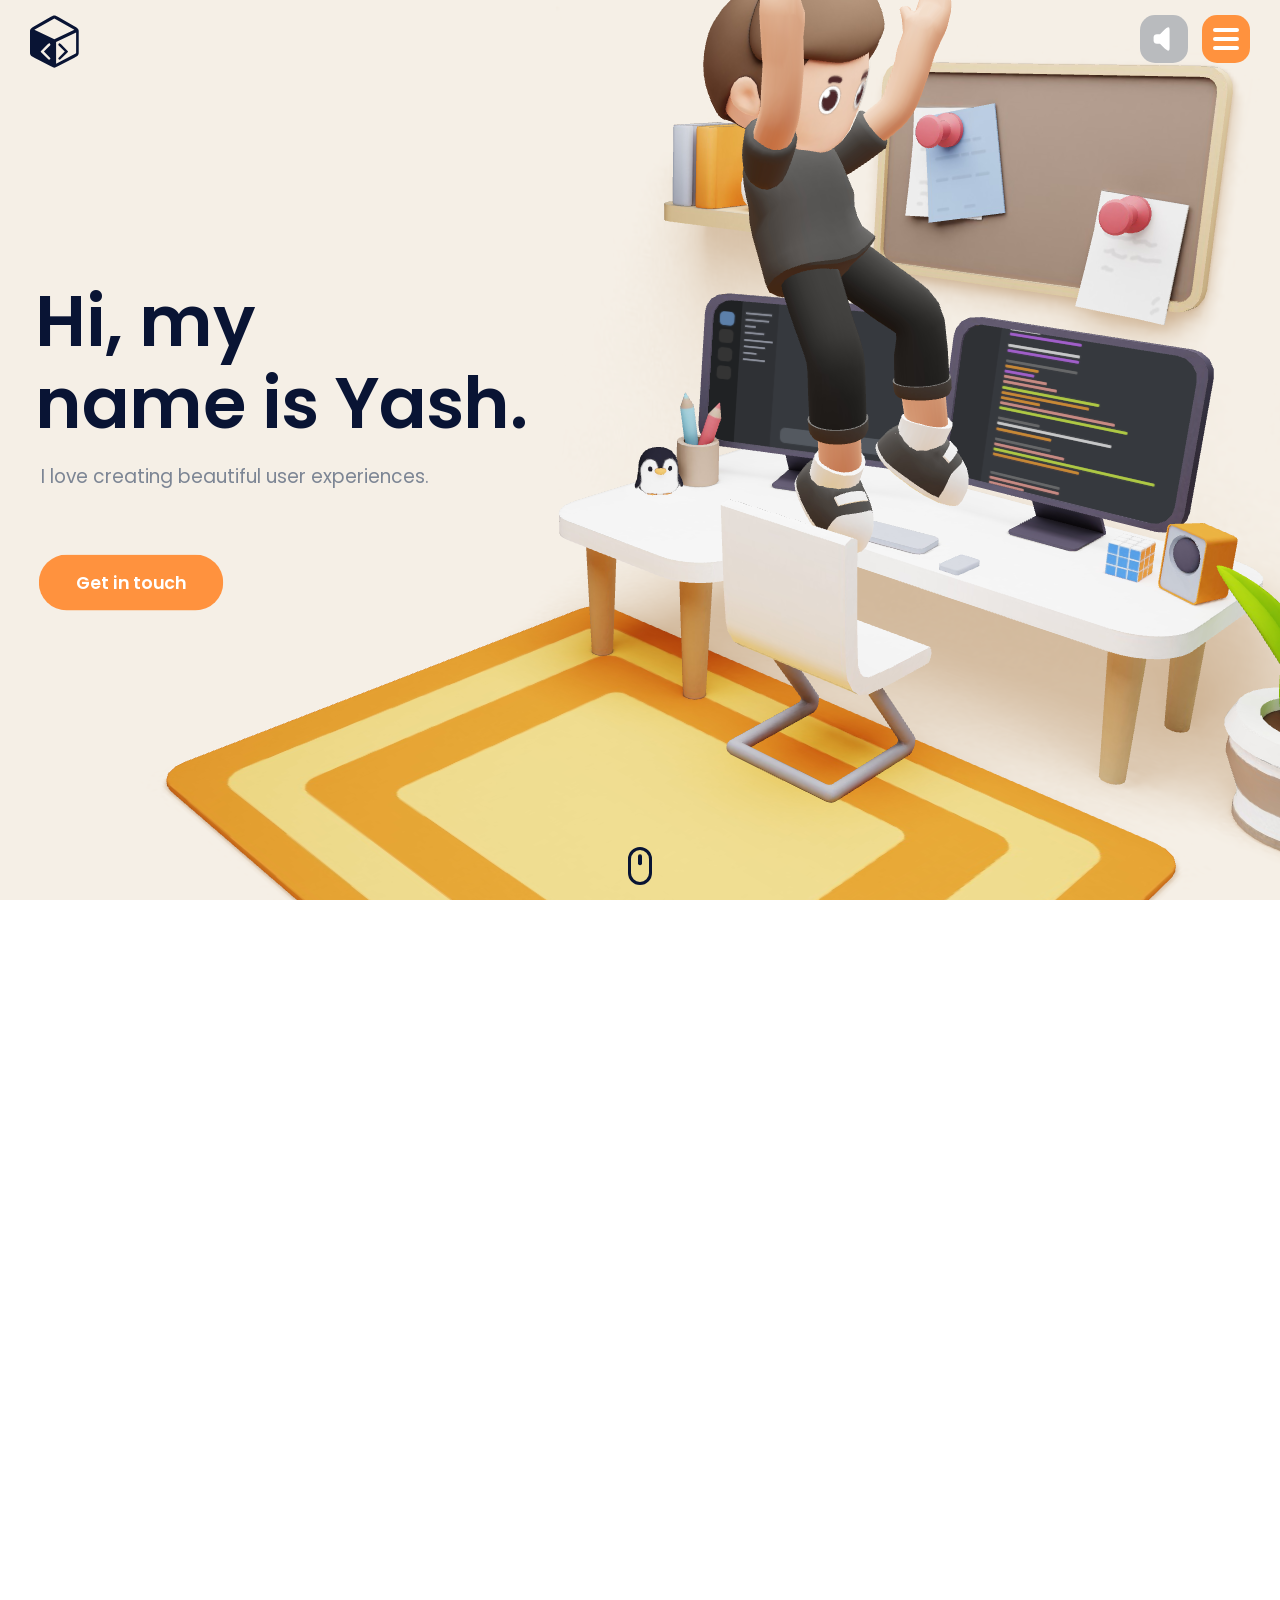
==== index.html @ 0429f2ae "new update" ====
<!DOCTYPE html>
<html lang="en">

<head>
    <title>Yash | Creative Developer</title>
    <meta http-equiv="Content-Type" content="text/html; charset=utf-8" />
    <meta name="description" content="Portfolio of Yash Chauhan - Creative developer living in India - Focused on React native and ReactJS">
    <meta name="keywords" content="webgl, threejs, portfolio, reactjs, react, frontend developer, front-end, programming, web developer, web, developer, 3d website, 3d, blender, India, Portfolio of Yash Chauhan - Creative developer living in India - Focused on React native and ReactJS">
    <meta property="og:site_name" content="Yash Chauhan Portfolio">
    <meta property="og:title" content="Yash Chauhan - Creative Developer">
    <meta property="og:description" content="Portfolio of Yash Chauhan - Creative developer living in India - Focused on React native and ReactJS">
    <meta property="og:type" content="website">
    <meta property="og:url" content="https://david-hckh.com/">
    <meta property="og:image" content="https://david-hckh.com/thumbnail.png">
    <meta property="og:image:width" content="1200">
    <meta property="og:image:height" content="627">
    <meta name="twitter:card" content="summary_large_image">
    <meta name="twitter:site" content="David Heckhoff">
    <meta name="twitter:creator" content="@DavidHckh">
    <meta name="twitter:title" content="David Heckhoff - Creative Developer">
    <meta name="twitter:description" content="Portfolio of Yash Chauhan - Creative developer living in India - Focused on React native and ReactJS">
    <meta name="twitter:image" content="https://david-hckh.com/thumbnail.png">
    <meta name="theme-color" content="#EFE7DC">
    <meta name="mobile-web-app-capable" content="yes">
    <meta name="apple-mobile-web-app-capable" content="yes">
    <meta name="apple-mobile-web-app-title" content="David Heckhoff Portfolio">
    <meta name="apple-mobile-web-app-status-bar-style" content="translucent">
    <link rel="mask-icon" href="/head/logo.svg" color="#091434">
    <link rel="icon" type="image/png" href="/head/favion-32x32.png" sizes="32x32">
    <link rel="icon" type="image/png" href="/head/favion-16x16.png" sizes="16x16">
    <link rel="apple-touch-icon" sizes="120x120" href="/head/apple-120.png">
    <link rel="apple-touch-icon" sizes="152x152" href="/head/apple-152.png">
    <link rel="apple-touch-icon" sizes="180x180" href="/head/apple-180.png">
    <link rel="apple-touch-icon" sizes="192x192" href="/head/apple-192.png">
    <meta name="msapplication-config" content="/head/browserconfig.xml">
    <meta name="msapplication-TileColor" content="#FF923E">
    <meta name="msapplication-square70x70logo" content="/head/mstile-70.png">
    <meta name="msapplication-square150x150logo" content="/head/mstile-150.png">
    <meta name="msapplication-wide310x150logo" content="/head/mstile-310x150.png">
    <meta name="msapplication-square310x310logo" content="/head/mstile-310.png">
    <link rel="manifest" href="/head/manifest.webmanifest">
    <meta http-equiv="X-UA-Compatible" content="IE=edge">
    <meta name="viewport" content="width=device-width, initial-scale=1.0">
    <link rel="shortcut icon" type="image/x-icon" href="/head/favicon.ico">
    <script type="module" crossorigin src="/index.js"></script>
    <link rel="stylesheet" href="/index.css">
    <link rel="stylesheet" href="https://cdnjs.cloudflare.com/ajax/libs/font-awesome/5.15.4/css/all.min.css">
</head>

<style>
.social-icon {
    font-size: 28px;
    color: #091434;
    transition: color 0.3s ease;
}

.social-icon:hover {
    color: #B9BBBE;
}
</style>

<body>
    <!--Canvas-->
    <canvas id="main-canvas"></canvas>

    <!--Intro-->
    <div id="intro-container" class="center column">
        <svg id="intro-svg" viewBox="0 0 56 61" xmlns="http://www.w3.org/2000/svg" height="120" width="120">
            <mask id="intro-mask">
                <rect fill="black" height="61" width="61"></rect>
                <rect fill="white" height="61" width="61" id="loading-rect"></rect>
            </mask>
            <use href="#logo-path" fill="#091434" opacity=".1">
            </use>
            <use href="#logo-path" fill="#091434" mask="url(#intro-mask)"></use>
        </svg>
    </div>

    <!--Loading Container-->
    <div id="transition-container" class="hide">
        <!--Top Wave-->
        <svg id="transition-wave-svg" xmlns="http://www.w3.org/2000/svg" viewBox="0 0 1440 320">
            <defs>
                <path fill="#FF923E" id="transition-wave-path"
                    d="M0,128L21.8,138.7C43.6,149,87,171,131,154.7C174.5,139,218,85,262,69.3C305.5,53,349,75,393,101.3C436.4,128,480,160,524,186.7C567.3,213,611,235,655,213.3C698.2,192,742,128,785,122.7C829.1,117,873,171,916,186.7C960,203,1004,181,1047,160C1090.9,139,1135,117,1178,96C1221.8,75,1265,53,1309,53.3C1352.7,53,1396,75,1418,85.3L1440,96L1440,320L1418.2,320C1396.4,320,1353,320,1309,320C1265.5,320,1222,320,1178,320C1134.5,320,1091,320,1047,320C1003.6,320,960,320,916,320C872.7,320,829,320,785,320C741.8,320,698,320,655,320C610.9,320,567,320,524,320C480,320,436,320,393,320C349.1,320,305,320,262,320C218.2,320,175,320,131,320C87.3,320,44,320,22,320L0,320Z">
                </path>
            </defs>
            <use href="#transition-wave-path"></use>
        </svg>

        <!--Center Fill-->
        <div id="transition-push"></div>

        <!--Bottom Wave-->
        <svg id="transition-wave-svg-bottom" xmlns="http://www.w3.org/2000/svg" viewBox="0 0 1440 320">
            <use href="#transition-wave-path"></use>
        </svg>
    </div>

    <!--Overlay Container-->
    <div id="overlay-container" class="content-width">
        <header id="header-container">
            <!--Logo-->
            <svg id="header-logo-svg" viewBox="0 0 56 61" xmlns="http://www.w3.org/2000/svg" height="60" width="56">
                <defs>
                    <path id="logo-path"
                        d="M3 14 24 2C28 0 28 0 32 2L53 14C56 16 56 17 56 19L56 43C56 46 55 47 51 49L32 59C28 61 28 61 24 59L5 49C1 47 0 46 0 43L0 19C0 17 0 16 3 14M28 4 5 17 28 28 51 17 28 4M53 20 30 31 30 56 53 44 53 20M40 42 33 35C33 35 32 34 33 33 34 32 35 33 36 34L36 34 43 41C44 42 44 42 43 43L35 51C35 51 34 52 33 51 32 50 33 49 33 49L40 42M16 42 23 35C23 35 24 34 23 33 22 32 21 33 20 34L13 41C12 42 12 42 13 43L21 51C21 51 22 52 23 51 24 50 23 49 23 49L16 42">
                    </path>

                    <clipPath id="logo-clip-path">
                        <use fill="white" href="#logo-path" transform="scale(0.87)"></use>
                    </clipPath>
                </defs>
            </svg>

            <div id="logo-dark-background">
                <div id="logo-white-background"></div>
            </div>

            <div id="logo-click-container"></div>

            <!--Sound Button-->
            <div id="sound-button-scale-container">
                <div id="sound-button" class="center overlay-button">
                    <svg id="header-sound-svg" viewBox="0 0 18 9" xmlns="http://www.w3.org/2000/svg">
                        <g fill="white">
                            <path id="sound-body-path"
                                d="M 0 4 C 0 4 0 3 1 3 L 2 3 L 3 2 C 5 0 5 1 5 2 L 5 7 C 5 8 5 9 3 7 L 2 6 L 1 6 C 0 6 0 5 0 5 L 0 4">
                            </path>
                            <path id="sound-volume-0-path"
                                d="M 7 4 C 8 4 8 5 7 5 C 6 5 6 6 7 6 C 9 6 9 3 7 3 C 6 3 6 4 7 4">
                            </path>
                            <path id="sound-volume-1-path"
                                d="M 7 2 C 10 2 10 7 7 7 C 6 7 6 8 7 8 C 11 8 11 1 7 1 C 6 1 6 2 7 2">
                            </path>
                        </g>
                    </svg>
                </div>
            </div>

            <!--Menu Button-->
            <div id="menu-button-scale-container">
                <div id="menu-button" class="center column overlay-button orange-hover">
                    <div id="menu-button-bar-0" class="menu-button-bar"></div>
                    <div id="menu-button-bar-1" class="menu-button-bar"></div>
                    <div id="menu-button-bar-2" class="menu-button-bar"></div>
                </div>
            </div>
        </header>

        <!--Scroll CTA-->
        <!--Landing-->
        <div class="scroll-container">
            <div class="scroll-border-container">
                <div class="scroll-wheel"></div>
            </div>
            <img class="scroll-touch-icon hide" src="/touch-icon.png" alt="scroll mouse icon wheel" />
        </div>

        <!--Scroll-->
        <div class="scroll-container" style="opacity: 0">
            <div class="scroll-border-container" style="border-color: rgb(255, 255, 255); ">
                <div class="scroll-wheel" style="background: rgb(255, 255, 255);"></div>
            </div>
            <img class="scroll-touch-icon hide" src="/touch-icon.png" style="filter: brightness(100)" alt="scroll mouse icon wheel" />
        </div>
    </div>

    <!--Menu-->
    <div id="menu-container" class="column">
        <div id="menu-content-container" class="column">
            <!--Menu Items-->
            <div id="menu-items-container">
                <div class="column menu-items-column-container">
                    <span class="menu-item active-menu-item">Home</span>
                    <span class="menu-item">About</span>
                </div>
                <div class="column menu-items-column-container">
                    <span class="menu-item">Work</span>
                    <span class="menu-item">Contact</span>
                </div>
            </div>
            <!--Menu Social Link-->
            <div id="menu-social-container" class="row">
                <!-- <a tabindex="-1" target="_blank" href="https://discord.gg/P9QvEeAm"><img class="social-icon"
                        src="./images/discord.png" alt="discord Menu Icon" height="28" width="28"></img></a> -->
                <a tabindex="-1" target="_blank" href="https://github.com/yashchauhan008">
                    <i class="fab fa-github social-icon"></i>
                </a>
                
                <a tabindex="-1" href="mailto:yashchauhan1775@gmail.com">
                    <i class="fas fa-envelope social-icon"></i>
                </a>
                
                <a tabindex="-1" target="_blank" href="https://www.instagram.com/yash_chauhan________">
                    <i class="fab fa-instagram social-icon"></i>
                </a>
                
                <a tabindex="-1" target="_blank" href="https://www.linkedin.com/in/yash-chauhan-842162321">
                    <i class="fab fa-linkedin social-icon"></i>
                </a>
            </div>
            <hr>
            <!--Music Credits-->
            <div id="music-credit-container" class="row">
                <span>
                   
                </span>
            </div>
        </div>
    </div>

    <!--Hover Icon-->
    <div id="hover-icon">
        <svg id="hover-content" viewBox="0 0 512 512" xmlns="http://www.w3.org/2000/svg" height="30" width="30" fill="white">
            <path id="arrow-path"
                d="M502.6 278.6l-128 128c-12.51 12.51-32.76 12.49-45.25 0c-12.5-12.5-12.5-32.75 0-45.25L402.8 288H32C14.31 288 0 273.7 0 255.1S14.31 224 32 224h370.8l-73.38-73.38c-12.5-12.5-12.5-32.75 0-45.25s32.75-12.5 45.25 0l128 128C515.1 245.9 515.1 266.1 502.6 278.6z" />
        </svg>
        <div class="hover-spread"></div>
        <div class="hover-spread"></div>
    </div>

    <!--Landing Page-->
    <div id="landing-page" class="content-container landing-slow-transition">

        <section id="landing-page-section" class="content-width slide-out-left-transition">
            <svg id="landing-content-svg" viewBox="0 0 500 310" xmlns="http://www.w3.org/2000/svg">
                <text class="landing-headline" y="60" x="5">Hi, my</text>
                <text class="landing-headline" y="135" x="5">name is Yash.</text>
                <text class="landing-subheading" x="10" y="185">
                    I love creating beautiful user experiences.
                </text>

                <foreignObject x="8" y="250" height="100" width="300" requiredExtensions="http://www.w3.org/1999/xhtml">
                    <div id="landing-cta-button" class="big-button orange-hover">Get in touch</div>
                </foreignObject>
            </svg>
        </section>
    </div>

    <!--Scroll Container-->
    <div id="scroll-container" class="center column">

        <!--About Container-->
        <section id="about-section" class="content-width">
            <div id="about-content-container">
                <!--Header Container SVG-->
                <svg id="skills-svg" viewBox="-2 -2 506 815" xmlns="http://www.w3.org/2000/svg" preserveAspectRatio="xMinYMid">

                    <!--Defs-->
                    <defs>
                        <!--Profile picture aniamtion line gradient-->
                        <linearGradient id="about-profile-picture-mask-gradient" gradientTransform="rotate(90)">
                            <stop offset="5%" stop-color="#60CAFF" />
                            <stop offset="100%" stop-color="rgba(0, 0, 0, 0)" />
                        </linearGradient>

                        <!--Background Gradient-->
                        <linearGradient id="about-background-gradient" gradientTransform="rotate(90)">
                            <stop offset="30%" stop-color="rgba(0, 88, 165, .15)" />
                            <stop offset="95%" stop-color="rgba(0, 132, 255, .3)" />
                        </linearGradient>

                        <!--Icon Template-->
                        <polyline id="about-icon-background" fill="#00b7ff18"
                            points="0,10 10,0 65,0 75,10 75,65 65,75 10,75 0,65" />
                    </defs>

                    <!--Header-->
                    <g id="about-svg-header">
                        <!--Profile Picture Baczkground-->
                        <polyline id="about-profile-background" class="about-box-background"
                            points="65,170 145,170 145,50 135,40 135,10 125,0 70,0 10,0 0,10 0,160 10,170" />


                        <!--Header Content Background-->
                        <polyline id="about-header-background" class="about-box-background"
                            points="145,85 250,85 260,95 490,95 500,105 500,135 500,150 490,160 200,160 190,170 145,170" />

                        <!--Profile Picture Mask-->
                        <mask id="about-profil-picture-mask">
                            <!--Black Background-->
                            <rect fill="black" x="0" y="0" width="145" height="170" />
                            <!--White Background-->
                            <polyline fill="white"
                                points="65,170 145,170 145,50 135,40 135,10 125,0 70,0 10,0 0,10 0,160 10,170">
                            </polyline>
                            <!--Rect to make white background visible-->
                            <rect id="about-profile-picture-mask-rect" fill="black" width="145" height="170"
                                style="transition: 1.2s" x="0" y="-0" />
                        </mask>

                        <!--Profile Picture-->
                        <image href="/skills-profile-picture.png" opacity="1" height="170" width="145"
                            x="2" mask="url(#about-profil-picture-mask)" image-rendering="optimizeSpeed" />

                        <!--Profile Picture line that moves up on animation-->
                        <g mask="url(#about-profil-picture-mask)">
                            <rect fill="url(#about-profile-picture-mask-gradient)" height="35" width="155" y="170"
                                id="about-profile-picture-gradient" style="transition: 1.2s"></rect>
                        </g>

                        <!--Profile Picture Borders-->
                        <polyline class="about-box-line" points="65,170 10,170 0,160 0,10 10,0 70,0" />
                        <polyline class="about-box-line" points="65,170 145,170 145,50 135,40 135,10 125,0 70,0" />

                        <!--Header Content Borders-->
                        <polyline class="about-box-line" points="145,85 250,85 260,95 490,95 500,105 500,135" />
                        <polyline class="about-box-line" points="145,170 190,170 200,160 490,160 500,150 500,135" />

                        <!--Header Content-->
                        <g transform="translate(170 118)" fill="#34bfff" font-weight="bold">
                            <text x="0" y="0" font-size="12" class="about-header-upper-text">Name :</text>
                            <text x="0" y="20" font-size="18" class="about-header-lower-text">Yash</text>
                            <text x="110" y="0" font-size="12" class="about-header-upper-text">Age :</text>
                            <text x="110" y="20" font-size="18" class="about-header-lower-text">20</text>
                            <text x="200" y="0" font-size="12" class="about-header-upper-text">From :</text>
                            <text x="200" y="20" font-size="18" class="about-header-lower-text">India</text>
                        </g>
                    </g>

                    <!--Skills -->
                    <g transform="translate(0 188)" id="about-svg-skills">
                        <!--Background-->
                        <polyline id="about-skills-background" class="about-box-background"
                            points="250,35 200,35 200,10 190,0 10,0 0,10 0,245 10,255 197,255 215,273 215,290 250,290 400,290 410,280 490,280 500,270 500,55 490,45 310,45 300,35" />

                        <!--Lines-->
                        <polyline class="about-box-line"
                            points="250,35 200,35 200,10 190,0 10,0 0,10 0,245 10,255 197,255 215,273 215,290 250,290" />
                        <polyline class="about-box-line"
                            points="250,35 300,35 310,45 490,45 500,55 500,270 490,280 410,280 400,290 250,290" />

                        <!--Header Mask-->
                        <mask id="skills-header-mask">
                            <polyline fill="white" points="0,37 0,10 10,0 190,0 200,10 200,37"></polyline>
                            <rect fill="white" x="0" y="210" width="500" height="6"></rect>
                        </mask>

                        <!--Header Box-->
                        <rect id="skills-header-rect" x="0" y="0" height="47" width="500" fill="#00b7ff" opacity=".15"
                            mask="url(#skills-header-mask)">
                        </rect>

                        <!--Header Text-->
                        <text x="71" y="25" class="about-header" font-size="18" font-weight="bold">SKILLS</text>

                        <foreignObject x="0" y="60" width="506" height="340">
                            <!--Skills Content-->
                            <div id="about-skills-container" class="about-container">
                                <!--Main Render Container-->
                                <div id="about-skills-render-container"></div>
                                <!--Others Render Container-->
                                <div id="about-others-render-container"></div>
                            </div>
                        </foreignObject>
                    </g>

                    <!--About-->
                    <g transform="translate(0 459)" id="about-svg-about">

                        <!--Background-->
                        <polyline id="about-about-background" class="about-box-background"
                            points="250,35 200,35 200,10 190,0 10,0 0,10 0,35 0,315 10,325 100,325 110,335 250,335 490,335 500,325 500,55 490,45 410,45 400,35" />

                        <!--Lines-->
                        <polyline class="about-box-line"
                            points="250,35 200,35 200,10 190,0 10,0 0,10 0,35 0,315 10,325 100,325 110,335 250,335" />
                        <polyline class="about-box-line"
                            points="250,35 400,35 410,45 490,45 500,55 500,325 490,335 250,335" />

                        <!--Header Mask-->
                        <mask id="about-header-mask">
                            <polyline fill="white" points="0,37 0,10 10,0 190,0 200,10 200,37"></polyline>
                            <rect fill="white" x="0" y="210" width="500" height="6"></rect>
                        </mask>

                        <!--Header Box-->
                        <rect id="about-header-rect" x="0" y="0" height="47" width="500" fill="#00b7ff" opacity=".15"
                            mask="url(#about-header-mask)">
                        </rect>

                        <!--Header Text-->
                        <text x="73" y="25" class="about-header" font-size="18" font-weight="bold">ABOUT</text>

                        <!--First Content-->
                        <g transform="translate(10 65)">

                            <use class="about-icon" href="#about-icon-background"></use>

                            <mask id="about-pixel-mask-0">
                                <rect class="about-pixel-mask-rect" x="6" y="7" height="20" width="64" fill="white" />
                            </mask>
                            <image mask="url(#about-pixel-mask-0)" class="about-pixel-image" height="64" width="64"
                                href="/icons/baby-pixel.png" x="6" y="7" />

                            <!--First Text-->
                            <text x="88" y="33" class="about-text">I'm Creative Director and UI/UX Designer from morbi</text>
                                 <text x="88" y="50" class="about-text">gujrat, working in web development and web designing.</text>
                                 
                        </g>

                        <!--Second Content-->
                        <g transform="translate(10 145)">

                            <use class="about-icon" href="#about-icon-background" x="405"></use>

                            <mask id="about-pixel-mask-1">
                                <rect class="about-pixel-mask-rect" x="413" y="6" height="20" width="64" fill="white" />
                            </mask>
                            <image mask="url(#about-pixel-mask-1)" class="about-pixel-image" height="64" width="64"
                                href="/icons/heart-pixel.png" x="413" y="6" />

                            <!--Second Icon Render Container-->
                            <g id="about-icon-1" transform="translate(417 5) scale(0.8)"> </g>

                            <!--Second Text-->
                            <text x="5" y="33" class="about-text">   I enjoy turning complex problems into simple, beautiful   </text>
                            <text x="5" y="50" class="about-text">  and intuitive designs. </text>
                            <!-- <text x="55" y="70" class="about-text"> platform and more...</text> -->
                        </g>

                        <!--Third Content-->
                        <g transform="translate(10 225)">

                            <use class="about-icon" href="#about-icon-background"></use>

                            <!--Third Icon Render Container-->
                            <g id="about-icon-2" transform="translate(5 5) scale(0.8)"> </g>


                            <mask id="about-pixel-mask-2">
                                <rect class="about-pixel-mask-rect" x="6" y="7" height="20" width="64" fill="white" />
                            </mask>
                            <image mask="url(#about-pixel-mask-2)" class="about-pixel-image" height="64" width="64"
                                href="/icons/rocket-pixel.png" x="6" y="7" />

                            <!--Third Text-->
                            <text x="88" y="33" class="about-text">Now, after professional coaching, Yash is looking
                                for</text>
                            <text x="88" y="50" class="about-text">new challenges to work as a web & app developer</text>
                        </g>
                    </g>

                    <!--Down Animation Lines-->
                    <g transform="translate(145 76)">
                        <polyline class="about-down-animation-line" points="0,0 110,0 120,10 325,10 333,18" />
                    </g>
                    <g transform="translate(195 192)">
                        <polyline class="about-down-animation-line"
                            points="0,0 8,0 13,5 13,22 110,22 120,32 275,32 283,40" />
                    </g>
                    <g transform="translate(403 496)">
                        <polyline class="about-down-animation-line" points="0,0 70,0 78,8" />
                    </g>

                    <!--Up Animation Lines-->
                    <g transform="translate(193 160)">
                        <polyline class="about-up-animation-line" points="0,7 275,7 282,0" />
                    </g>
                    <g transform="translate(403 468)">
                        <polyline class="about-up-animation-line" points="0,8 70,8 78,0" />
                    </g>
                    <g transform="translate(20 784)">
                        <polyline class="about-up-animation-line" points="0,0 9,9 74,9 84,19 450,19 458,11" />
                    </g>

                </svg>
            </div>
        </section>

        <div id="hover-icon-color-switch"></div>

        <!--Work Container-->
        <section id="work-section">
            <div id="work-background"></div>

            <div id="work-content" class="content-width column">
                <div class="column" id="work-header-container">
                    <div class="section-subheader-container">
                        <hr>
                        <h5>Portfolio</h5>
                    </div>
                    <h1 class="section-header-container">
                        Some things
                    </h1>
                    <h1 class="section-header-container">
                        I've worked on
                    </h1>
                </div>

                <svg xmlns="http://www.w3.org/2000/svg" viewBox="0 0 640 512" class="hide">
                    <path id="code-path"
                        d="M414.8 40.79L286.8 488.8C281.9 505.8 264.2 515.6 247.2 510.8C230.2 505.9 220.4 488.2 225.2 471.2L353.2 23.21C358.1 6.216 375.8-3.624 392.8 1.232C409.8 6.087 419.6 23.8 414.8 40.79H414.8zM518.6 121.4L630.6 233.4C643.1 245.9 643.1 266.1 630.6 278.6L518.6 390.6C506.1 403.1 485.9 403.1 473.4 390.6C460.9 378.1 460.9 357.9 473.4 345.4L562.7 256L473.4 166.6C460.9 154.1 460.9 133.9 473.4 121.4C485.9 108.9 506.1 108.9 518.6 121.4V121.4zM166.6 166.6L77.25 256L166.6 345.4C179.1 357.9 179.1 378.1 166.6 390.6C154.1 403.1 133.9 403.1 121.4 390.6L9.372 278.6C-3.124 266.1-3.124 245.9 9.372 233.4L121.4 121.4C133.9 108.9 154.1 108.9 166.6 121.4C179.1 133.9 179.1 154.1 166.6 166.6V166.6z" />
                </svg>

                <!--Render Container-->
                <div id="work-render-container"></div>

                <!--Navigation-->
                <div id="work-navigation-container" class="row center">
                    <div id="work-back-button" class="work-navigation-button work-disabled-navigation-button orange-hover">
                        <svg viewBox="-512 0 512 512" xmlns="http://www.w3.org/2000/svg" height="28" width="28">
                            <use fill="white" href="#arrow-path" style="transform: scaleX(-1)"></use>
                        </svg>
                    </div>
                    <div id="work-next-button" class="work-navigation-button orange-hover">
                        <svg viewBox="0 0 512 512" xmlns="http://www.w3.org/2000/svg" height="28" width="28">
                            <use fill="white" href="#arrow-path"></use>
                        </svg>
                    </div>
                </div>
            </div>
        </section>

        <!--Contact Container-->
        <section id="contact-section" class="content-width column">
            <div class="column" id="contact-header-container">
                <div class="section-subheader-container">
                    <hr>
                    <h5>Say hello 👋</h5>
                </div>
                <h1 class="section-header-container">
                    Contact me
                </h1>
            </div>

            <div id="contact-container">
                <!--Form Container-->
                <div id="contact-form-container" class="column contact-container">
                    <div id="contact-name-input" class="input-container column">
                        <div class="row">
                            <label for="contact-name-input-field">Name :</label>
                            <span class="error-label hide">Please enter your name.</span>
                        </div>
                        <input id="contact-name-input-field" tabindex="-1">
                    </div>
                    <div id="contact-email-input" class="input-container column">
                        <div class="row">
                            <label for="contact-email-input-field">Email :</label>
                            <span class="error-label hide">Please enter a valid email address.</span>
                        </div>
                        <input id="contact-email-input-field" type="email" tabindex="-1">
                    </div>
                    <div id="contact-message-input" class="input-container column">
                        <div class="row">
                            <label for="contact-message-input-field">Message :</label>
                            <span class="error-label hide">Please enter your message.</span>
                        </div>
                        <textarea id="contact-message-input-field" tabindex="-1"></textarea>
                    </div>
                    <div class="row" id="contact-button-container">
                        <!--Menu Social Link-->
                        <div id="menu-social-container" class="row">
                            <!-- <a tabindex="-1" target="_blank" href="https://discord.gg/P9QvEeAm"><img class="social-icon"
                                    src="./images/discord.png" alt="discord Menu Icon" height="28" width="28"></img></a> -->
                            <a tabindex="-1" target="_blank" href="https://github.com/yashchauhan008">
                                <i class="fab fa-github social-icon"></i>
                            </a>
                            
                            <a tabindex="-1" href="mailto:yashchauhan1775@gmail.com">
                                <i class="fas fa-envelope social-icon"></i>
                            </a>
                            
                            <a tabindex="-1" target="_blank" href="https://www.instagram.com/yash_chauhan________">
                                <i class="fab fa-instagram social-icon"></i>
                            </a>
                            
                            <a tabindex="-1" target="_blank" href="https://www.linkedin.com/in/yash-chauhan-842162321">
                                <i class="fab fa-linkedin social-icon"></i>
                            </a>
                            
                            <!--Submit Button-->
                            <div id="contact-submit-button" class="small-button orange-hover">
                                Submit
                            </div>
                        </div>
                    </div>
                </div>

                <!--Loading Container-->
                <div id="contact-loading-container" class="center contact-container hide">
                    <h4>Delivering...</h4>
                </div>

                <!--Result Container-->
                <div id="contact-result-container" class="contact-container column center hide">
                    <svg viewBox="0 0 120 120" xmlns="http://www.w3.org/2000/svg">
                        <polyline id="contact-success-line" class="hide" stroke="#A1CC4D" points="10,70 40,100 115,20">
                        </polyline>
                        <line stroke="rgb(216, 84, 84)" class="contact-error-line" x1="5" y1="5" x2="115" y2="115">
                        </line>
                        <line stroke="rgb(216, 84, 84)" class="contact-error-line" x1="115" y1="5" x2="5" y2="115">
                        </line>
                    </svg>
                    <div id="contact-result-message-container" class="center column">

                    </div>
                    <div class="small-button orange-hover" id="contact-result-button"></div>
                </div>

            </div>
        </section>

        <footer class="row center">
            <span>&copy; Yash chauhan</span>

            <!--Legal Container-->
            <div id="legal-container" class="row">
               
                   
            </div>
        </footer>
    </div>

</body>

</html>
---- index.css ----
#transition-container {
    position: absolute;
    z-index: 1000;
    width: 200vw;
    bottom: -100%;
    transform: rotate(20deg);
    left: -40%;
    pointer-events: none
}

#transition-wave-svg {
    transform: translateY(20px)
}

#transition-wave-svg-bottom {
    transform: rotate(180deg) translateY(20px)
}

.hideTopTransition {
    animation: hideTopTransition ease-in .7s;
    animation-fill-mode: forwards
}

@keyframes hideTopTransition {
    0% {
        bottom: -120%;
        left: -40%
    }
    to {
        bottom: 100%;
        left: 40%
    }
}

.showTransition {
    animation: showTransition ease-in .7s;
    animation-fill-mode: forwards
}

@keyframes showTransition {
    0% {
        bottom: -450%;
        left: -60%
    }
    to {
        bottom: -120%;
        left: -40%
    }
}

#transition-push {
    height: 200vh;
    background: #FF923E
}

@media (max-aspect-ratio: 12/10) {
    #transition-container {
        transform: translateY(-20%) scale(1.2) rotate(10deg)
    }
}

#overlay-container {
    position: absolute;
    height: calc(100% - 30px);
    padding: 15px 0;
    margin: 0 auto;
    right: 0;
    left: 0;
    z-index: 3;
    pointer-events: none;
    opacity: 0
}

#header-container {
    position: absolute;
    top: 0;
    width: 100%;
    transition: .25s;
    padding-top: 15px;
    pointer-events: none
}

.overlay-button {
    position: absolute;
    width: 48px;
    height: 48px;
    border-radius: 15px;
    cursor: pointer;
    pointer-events: auto
}

#header-logo-svg {
    position: absolute;
    transform-origin: center center
}

#logo-dark-background {
    background: #091434;
    position: absolute;
    width: 100%;
    height: 100vh;
    top: 15px;
    clip-path: url(#logo-clip-path)
}

#logo-white-background {
    background: white;
    width: 200px
}

#logo-click-container {
    height: 53px;
    width: 49px;
    position: absolute;
    cursor: pointer;
    pointer-events: auto;
    transform-origin: top left
}

#sound-button {
    right: 62px
}

#header-sound-svg {
    height: 48px;
    width: 48px;
    transform: translate(12px) scale(1.2)
}

#sound-button-scale-container {
    transform-origin: top right;
    position: relative
}

#menu-button {
    right: 0
}

.menu-button-bar {
    width: 26px;
    height: 4px;
    background: white;
    margin: 2.5px;
    border-radius: 2px
}

#menu-button-scale-container {
    transform-origin: top right
}

.scroll-container {
    position: absolute;
    bottom: 15px;
    left: 0;
    right: 0;
    margin: 0 auto;
    display: flex;
    justify-content: center
}

.scroll-border-container {
    width: 24px;
    height: 38px;
    border: 3px solid #091434;
    border-radius: 12px;
    box-sizing: border-box;
    display: flex;
    justify-content: center
}

.scroll-wheel {
    background: #091434;
    width: 4px;
    height: 11px;
    border-radius: 2px;
    margin-top: 4px
}

.scroll-touch-icon {
    height: 38px;
    width: 38px
}

@media (max-width: 800px),
(max-height: 800px) {
    #scroll-icon,
    #menu-button-scale-container,
    #sound-button-scale-container,
    .scroll-container,
    #logo-clip-path,
    #logo-click-container {
        transform: scale(.9)
    }
    #sound-button {
        right: 64px
    }
}

@media (max-width: 550px),
(max-height: 550px) {
    #scroll-icon,
    #menu-button-scale-container,
    #sound-button-scale-container,
    .scroll-container,
    #logo-clip-path,
    #logo-click-container {
        transform: scale(.8)
    }
    #sound-button {
        right: 60px
    }
}

#landing-page {
    height: 100%;
    width: 100%;
    top: 0;
    position: absolute
}

#landing-page-section {
    display: flex;
    align-items: center;
    justify-content: flex-start;
    height: calc(100% - 30px);
    left: 0;
    position: relative
}

#landing-content-svg {
    width: 550px;
    max-width: 45%;
    max-height: 53%;
    position: relative
}

.landing-headline {
    transform-origin: left;
    font-size: 64px;
    font-weight: 600;
    fill: #091434;
    letter-spacing: -.5px
}

.landing-subheading {
    font-size: 17px;
    fill: #7c8594;
    transform-origin: left
}

@media (max-aspect-ratio: 12/10) {
    #landing-content-svg {
        max-width: 94%;
        max-height: 80%
    }
    #landing-page {
        align-items: flex-start;
        padding-top: 45px;
        background-image: linear-gradient(180deg, #F5EFE6 45%, transparent 50%)
    }
    #landing-page-section {
        max-height: 40vh;
        justify-content: center;
        align-items: center;
        position: unset
    }
}

#scroll-container {
    position: absolute;
    top: 50%;
    left: 0;
    width: 100%
}

.scroll-container-transitions {
    transition: left .9s cubic-bezier(.645, .045, .355, 1), top .7s cubic-bezier(.6, 0, .4, 1)
}

#hover-icon-color-switch {
    position: absolute;
    width: 300%;
    height: 50%;
    top: 0
}

#about-section {
    justify-content: flex-start;
    align-items: center;
    font-family: Electrolize, sans-serif;
    color: #34bfff;
    min-height: 100vh;
    padding-bottom: 90px
}

#about-content-container {
    width: 580px;
    max-width: 45%;
    display: flex;
    flex-direction: column
}

#about-content-container span {
    color: #34bfff
}

#skills-svg {
    margin-top: 120px;
    width: 100%
}

.about-box-line {
    fill: none;
    stroke: #00b7ff;
    stroke-width: 2
}

.about-up-animation-line,
.about-down-animation-line {
    fill: none;
    stroke: #00b7ff;
    opacity: 0;
    stroke-width: 2
}

.about-box-background {
    stroke-width: 0;
    fill: url(#about-background-gradient)
}

.about-header {
    font-weight: 700;
    font-size: 18px;
    fill: #34bfff
}

.about-text {
    font-weight: 700;
    font-size: 15px;
    fill: #34bfff
}

#about-skills-container {
    padding: 10px 0;
    font-weight: 700;
    font-size: 16px
}

#about-skills-render-container :nth-child(even),
#about-others-render-container :nth-child(odd) {
    background: #2d88dd18
}

.about-skill-container {
    height: 100%;
    box-sizing: border-box;
    padding: 6px 20px;
    display: flex;
    justify-content: center;
    align-items: center
}

.about-skill-container span {
    width: 250px;
    background: transparent !important
}

.about-skill-bar-container {
    width: 100%;
    height: 11px;
    background: #00b7ff33 !important;
    overflow: auto
}

.about-skill-bar {
    height: 100%;
    background: linear-gradient(to right, #2d88dd, #34bfff) !important;
    width: 30%
}

#about-svg-about image {
    image-rendering: pixelated;
    opacity: .9
}

.about-pixel-mask-rect {
    fill: #fff
}

@media (max-aspect-ratio: 12/10) {
    #about-section {
        justify-content: center;
        padding-bottom: 3vh
    }
    #about-content-container {
        max-width: 100%;
        justify-content: flex-start;
        align-items: flex-start
    }
    #skills-svg {
        margin-top: 63vh;
        margin-bottom: 90px
    }
}

.landing-slow-transition {
    transition: top .7s cubic-bezier(.645, .045, .355, 1)
}

.slide-out-left-transition {
    transition: left .9s cubic-bezier(.6, 0, .4, 1), right .9s cubic-bezier(.6, 0, .4, 1)
}

#work-section {
    display: flex;
    flex-direction: column;
    margin-bottom: 3vh;
    position: relative;
    min-height: 100vh;
    width: 100%
}

#work-content {
    position: relative;
    padding: 90px 0;
    box-sizing: border-box;
    margin-top: 20px;
    justify-content: flex-start
}

#work-background {
    box-shadow: 0 30px 70px #93683310;
    background: #F5EFE6;
    width: 300%;
    height: 100%;
    position: absolute;
    z-index: -1
}

#work-render-container {
    position: relative;
    width: 350px;
    height: 570px;
    max-width: 100%;
    display: flex;
    justify-content: center;
    margin: 80px auto 0
}

.work-item-container {
    background: white;
    height: 100%;
    position: absolute;
    padding: 2px;
    border-radius: 20px;
    width: 100%;
    overflow: hidden
}

.work-item-container-transition {
    transition: transform .4s ease-in-out, opacity .35s ease-in-out, filter .35s ease-in-out
}

.work-inactive-item-container {
    opacity: .7 !important;
    filter: grayscale(.5) !important;
    cursor: pointer
}

.work-inactive-item-container * {
    cursor: unset !important;
    pointer-events: none
}

.work-inactive-item-container:hover {
    border: 2px solid #7C8594;
    padding: 0
}

.work-item-image {
    width: calc(100% - 16px);
    margin: 8px 8px 5px;
    object-fit: cover;
    min-height: 300px;
    border-radius: 13px
}

.work-item-content-container {
    padding: 8px 16px;
    box-sizing: border-box;
    flex: 1
}

.work-item-content-container a {
    text-decoration: underline
}

.work-item-tag-container {
    margin-top: 5px;
    margin-bottom: 15px;
    max-width: 100%;
    flex-wrap: wrap
}

.work-item-tag {
    font-size: .65rem;
    padding: 1px 7px;
    margin-right: 5px;
    color: #fff;
    border-radius: 10px;
    margin-bottom: 4px;
    display: flex;
    align-items: center
}

.work-item-button-container {
    margin: 8px
}

.work-item-orange-button {
    width: 100%;
    padding: 9px !important;
    margin-left: 8px
}

.work-item-gray-button {
    padding: 8px 14px;
    color: #fff;
    border-radius: 13px;
    font-weight: 600;
    font-size: 1rem;
    cursor: pointer
}

.work-item-gray-button .code-icon {
    fill: #fff;
    height: 28px;
    width: 28px
}

.work-item-gray-button span {
    color: #fff;
    margin-left: 10px
}

.work-banner-container {
    height: 50px;
    width: 300px;
    background-color: #ffcb00;
    position: absolute;
    transform: rotate(-45deg) translate(-92px, -30px)
}

.work-banner-container span {
    color: #091434;
    font-weight: 500;
    line-height: 1.3;
    font-size: 15px
}

.work-banner-container img {
    height: 30px;
    width: 30px;
    margin-right: 12px
}

#work-navigation-container {
    margin-top: 50px;
    margin-bottom: 20px
}

.work-navigation-button {
    height: 54px;
    width: 54px;
    border-radius: 50%;
    margin: 20px 20px 0;
    cursor: pointer;
    display: flex;
    justify-content: center;
    align-items: center;
    transition: .3s !important
}

.work-disabled-navigation-button {
    background: #a7adb8 !important;
    cursor: unset !important
}

.work-disabled-navigation-button:hover {
    background: #a7adb8 !important
}

@media (max-aspect-ratio: 12/10) {
    #work-content {
        align-items: center;
        justify-content: center
    }
    #work-header-container {
        width: 580px;
        max-width: 100%
    }
}

@media (max-width: 480px) {
    .work-inactive-item-container {
        opacity: 0
    }
}

#contact-section {
    align-items: flex-start;
    justify-content: center;
    min-height: 100vh;
    padding: 80px 0;
    box-sizing: border-box
}

#contact-container {
    margin-top: 40px;
    padding: 10px;
    border-radius: 20px;
    background: white;
    width: 540px;
    max-width: 45%;
    height: 560px;
    max-height: 90vh;
    box-sizing: border-box
}

#contact-container input,
textarea {
    border: none;
    font-size: 1.1rem;
    font-family: Poppins, sans-serif;
    background: transparent !important;
    font-weight: 500;
    color: #111029;
    resize: none
}

#contact-container input:focus,
textarea:focus {
    outline: none;
    border: none
}

#contact-message-input {
    flex: 1
}

#contact-container textarea,
.contact-container {
    height: 100%
}

.input-container {
    width: 100%;
    box-sizing: border-box;
    background: #F5F5F5;
    color: #acacac;
    border-radius: 13px;
    padding: 7px 7px 7px 15px;
    border: 2px solid #F5F5F5
}

.input-container:focus-within {
    border: 2px solid #c7c7c7
}

.input-container label,
.input-container span {
    font-size: .8rem;
    font-weight: 500;
    margin-right: 10px
}

#contact-name-input,
#contact-email-input {
    margin-bottom: 20px
}

#contact-button-container {
    margin-top: 20px;
    display: flex;
    align-items: center
}

#contact-button-container .small-button {
    margin-left: auto;
    font-size: 1rem
}

#contact-button-container .social-icon {
    margin: 0 8px
}

.error-label {
    color: #d85454
}

.error-container {
    background: #ffdbdb;
    border-color: #f0caca
}

#contact-result-message-container {
    margin-bottom: auto
}

#contact-result-message-container h4 {
    text-align: center;
    margin: 3px
}

#contact-result-message-container span {
    font-size: 1rem;
    text-align: center;
    margin: 3px
}

#contact-result-container svg {
    margin-top: auto;
    margin-bottom: 50px;
    height: 90px;
    min-height: 90px
}

#contact-result-container polyline,
line {
    fill: none;
    stroke-width: 15
}

#contact-result-button {
    font-size: 1rem
}

@media (max-aspect-ratio: 12/10) {
    #contact-section {
        margin-top: 10vh;
        align-items: center;
        justify-content: flex-start;
        height: fit-content;
        margin-bottom: 80vh;
        padding: 0;
        min-height: unset
    }
    #contact-header-container {
        width: 580px;
        max-width: 100%
    }
    #contact-container {
        max-width: 100%;
        width: 580px
    }
}

@media (max-width: 360px),
(max-width: 800px) and (min-aspect-ratio: 12/10) {
    #contact-button-container .social-icon {
        margin: 0 4px;
        width: 24px;
        height: 24px
    }
}

@media (max-width: 360px),
(max-width: 700px) and (min-aspect-ratio: 12/10) {
    #contact-button-container .social-icon {
        display: none
    }
}

#hover-icon {
    position: absolute;
    border-radius: 50%;
    border-style: solid;
    top: 0;
    left: 0;
    z-index: 999;
    transform: translate(-50%, -50%) scale(0);
    pointer-events: none;
    display: flex;
    justify-content: center;
    align-items: center;
    transition: height .2s, width .2s, border-color .2s, border-width .2s;
    opacity: 0
}

.clickCTA:after {
    content: "Click to enable\asounds.";
    line-height: 17px;
    white-space: pre-wrap;
    text-align: center;
    min-width: 200px;
    position: relative;
    top: 50px;
    color: #7c8594
}

.hover-spread {
    height: 16px;
    min-width: 16px;
    background: #FF923E;
    position: absolute;
    opacity: .1;
    border-radius: 50%
}

#menu-container {
    position: absolute;
    right: 0;
    width: calc(300px + (100vw - 90rem)/2);
    height: 100%;
    background: white;
    z-index: 2;
    max-width: 45vw;
    box-sizing: border-box;
    padding: 50px 50px 70px
}

#menu-content-container {
    position: relative;
    height: 100%;
    width: 240px
}

#menu-items-container {
    flex: 1;
    display: flex;
    flex-direction: column;
    justify-content: center
}

.menu-items-column-container {
    width: 100%
}

.menu-item {
    border-radius: 15px;
    margin: 15px 0;
    font-weight: 600;
    font-size: 1.8rem;
    width: fit-content;
    color: #091434;
    cursor: pointer
}

.active-menu-item {
    position: relative
}

.active-menu-item {
    cursor: unset !important;
    transform: translate(28px)
}

.active-menu-item:after {
    position: absolute;
    height: 14px;
    width: 14px;
    display: flex;
    border-radius: 50%;
    content: "";
    color: #fff;
    background: #FF923E;
    left: -10px;
    top: 50%;
    transform: translate(-16px, -50%)
}

#menu-container .social-icon {
    margin-right: 15px
}

#music-credit-container {
    margin-bottom: 10px
}

#music-credit-container a,
#music-credit-container span {
    font-size: .9rem;
    color: #7c8594
}

#music-credit-container a:hover {
    text-decoration: underline
}

@media (max-aspect-ratio: 12/10) {
    #menu-container {
        right: -100%;
        width: 100% !important;
        max-width: unset;
        align-items: center
    }
    .menu-items-column-container {
        align-items: center
    }
    #menu-social-container,
    #music-credit-container {
        justify-content: center
    }
    .active-menu-item:after {
        position: absolute;
        height: 3px;
        margin: 0 auto;
        content: "";
        background: #FF923E;
        width: 100%;
        bottom: -2px;
        left: 0;
        transform: translateY(16px);
        border-radius: 0
    }
    .active-menu-item {
        transform: unset
    }
}

@media (max-height: 600px) {
    .menu-item {
        font-size: 1.3rem;
        margin: 10px 0
    }
    #menu-container .social-icon {
        height: 24px;
        width: 24px
    }
    #menu-container hr {
        margin: 15px 0
    }
    #music-credit-container a,
    #music-credit-container span {
        font-size: 12px
    }
    .menu-items-column-container {
        justify-content: center
    }
}

@media (max-height: 450px) {
    #menu-items-container {
        flex-direction: row
    }
    #menu-container {
        padding: 30px 30px 45px
    }
}

#intro-container {
    z-index: 998;
    background: #F5EFE6;
    height: 100%;
    width: 100%;
    position: absolute;
    cursor: wait
}

footer {
    margin-bottom: 20px
}

footer span,
footer a {
    font-size: .9rem;
    color: #7c8594
}

footer a:hover {
    text-decoration: underline
}

#legal-container {
    margin-left: 40px
}

#legal-container :first-child {
    margin-right: 40px
}

@media (max-width: 420px) {
    footer {
        flex-direction: column !important
    }
    #legal-container {
        margin-left: 0
    }
}

* {
    margin: 0;
    padding: 0
}

html,
body {
    height: 100%;
    overflow: hidden
}

#main-canvas {
    position: fixed;
    top: 0;
    left: 0;
    outline: none;
    max-width: 100%;
    max-height: 100%;
    pointer-events: all
}

body {
    font-family: Poppins, sans-serif;
    color: #091434;
    position: relative;
    display: flex;
    justify-content: center
}

.content-width {
    width: 92rem;
    max-width: calc(100% - 60px)
}

.hide {
    display: none !important
}

.pointer {
    cursor: pointer
}

.center {
    display: flex;
    justify-content: center;
    align-items: center
}

.row {
    display: flex;
    flex-direction: row
}

.column {
    display: flex;
    flex-direction: column
}

.width-100 {
    width: 100%
}

.height-100 {
    height: 100%
}

.no-transition {
    transition: none !important
}

h1 {
    font-size: 4.3rem;
    font-family: Poppins, sans-serif;
    line-height: 1.16667;
    font-weight: 600;
    letter-spacing: -.5px
}

h3 {
    font-size: 1.6rem;
    font-weight: 600
}

h4 {
    font-size: 1.4rem;
    font-weight: 600
}

h5 {
    color: #ff923e;
    font-size: 1.2rem;
    font-weight: 500
}

span {
    color: #7c8594;
    font-size: 1rem
}

a {
    cursor: pointer !important;
    text-decoration: none;
    color: inherit
}

hr {
    height: 2px;
    width: 100%;
    background-color: #f0f0f0;
    margin: 25px 0;
    border: none
}

.section-subheader-container {
    margin-bottom: 20px;
    display: flex;
    flex-direction: row;
    align-items: center
}

.section-subheader-container hr {
    width: 40px;
    background-color: #ff923e;
    margin: 0 20px 0 0
}

::-moz-selection {
    color: #343352;
    background: #93683327
}

::selection {
    color: #343352;
    background: #9368332a
}

.big-button {
    padding: 13px 34px;
    border-radius: 26px;
    cursor: pointer;
    font-size: 1rem;
    font-weight: 600;
    color: #fff;
    width: max-content
}

.small-button {
    padding: 9px 36px;
    color: #fff;
    border-radius: 13px;
    font-weight: 600;
    font-size: 1rem;
    cursor: pointer
}

.orange-hover {
    background-color: #ff923e;
    background-image: radial-gradient(circle at center, #ff9b4f 50%, transparent 50%);
    background-repeat: no-repeat;
    transition: background-size .3s;
    background-size: 0 0;
    background-position: 50% 50%
}

.orange-hover:hover {
    background-size: 200% 200%
}

.gray-hover {
    background-color: #b9bbbe;
    background-image: radial-gradient(circle at center, #caccce 50%, transparent 50%);
    background-repeat: no-repeat;
    transition: background-size .3s;
    background-size: 0 0;
    background-position: 50% 50%
}

.gray-hover:hover {
    background-size: 200% 200%
}

.social-icon {
    cursor: pointer;
    filter: grayscale(1) brightness(8);
    transition: .125s ease-in
}

.social-icon:hover {
    filter: unset;
    transform: scale(1.05)
}

section {
    display: flex;
    justify-content: center;
    align-items: center;
    z-index: 1
}

.content-container {
    z-index: 1;
    display: flex;
    justify-content: center;
    align-items: center
}

@media (max-aspect-ratio: 12/10) {
    .content-width {
        max-width: calc(100% - 30px)
    }
}

@media (max-width: 800px),
(max-height: 800px) {
    h1 {
        font-size: 3.8rem
    }
}

@media (max-width: 480px),
(max-height: 480px) {
    h1 {
        font-size: 3rem
    }
}

@font-face {
    font-family: Electrolize;
    font-style: normal;
    font-weight: 400;
    src: url(/electrolize-v14-latin-regular.eot);
    src: local(""), url(/electrolize-v14-latin-regular.eot?#iefix) format("embedded-opentype"), url(/electrolize-v14-latin-regular.woff2) format("woff2"), url(/electrolize-v14-latin-regular.woff) format("woff"), url(/electrolize-v14-latin-regular.ttf) format("truetype"), url(/electrolize-v14-latin-regular.svg#Electrolize) format("svg");
    font-display: swap
}

@font-face {
    font-family: Poppins;
    font-style: normal;
    font-weight: 400;
    src: url(/poppins-v19-latin-regular.eot);
    src: local(""), url(/poppins-v19-latin-regular.eot?#iefix) format("embedded-opentype"), url(/poppins-v19-latin-regular.woff2) format("woff2"), url(/poppins-v19-latin-regular.woff) format("woff"), url(/poppins-v19-latin-regular.ttf) format("truetype"), url(/poppins-v19-latin-regular.svg#Poppins) format("svg");
    font-display: swap
}

@font-face {
    font-family: Poppins;
    font-style: normal;
    font-weight: 500;
    src: url(/poppins-v19-latin-500.eot);
    src: local(""), url(/poppins-v19-latin-500.eot?#iefix) format("embedded-opentype"), url(/poppins-v19-latin-500.woff2) format("woff2"), url(/poppins-v19-latin-500.woff) format("woff"), url(/poppins-v19-latin-500.ttf) format("truetype"), url(/poppins-v19-latin-500.svg#Poppins) format("svg");
    font-display: swap
}

@font-face {
    font-family: Poppins;
    font-style: normal;
    font-weight: 600;
    src: url(/poppins-v19-latin-600.eot);
    src: local(""), url(/poppins-v19-latin-600.eot?#iefix) format("embedded-opentype"), url(/poppins-v19-latin-600.woff2) format("woff2"), url(/poppins-v19-latin-600.woff) format("woff"), url(/poppins-v19-latin-600.ttf) format("truetype"), url(/poppins-v19-latin-600.svg#Poppins) format("svg");
    font-display: swap
}

@font-face {
    font-family: Poppins;
    font-style: normal;
    font-weight: 700;
    src: url(/poppins-v19-latin-700.eot);
    src: local(""), url(/poppins-v19-latin-700.eot?#iefix) format("embedded-opentype"), url(/poppins-v19-latin-700.woff2) format("woff2"), url(/poppins-v19-latin-700.woff) format("woff"), url(/poppins-v19-latin-700.ttf) format("truetype"), url(/poppins-v19-latin-700.svg#Poppins) format("svg");
    font-display: swap
}

.social-icon {
    opacity: 1 !important; /* Force icons to be visible */
    transition: transform 0.2s ease; /* Optional: smooth transform on hover */
}

.social-icon:hover {
    transform: scale(1.1); /* Optional: slight scale up on hover */
}
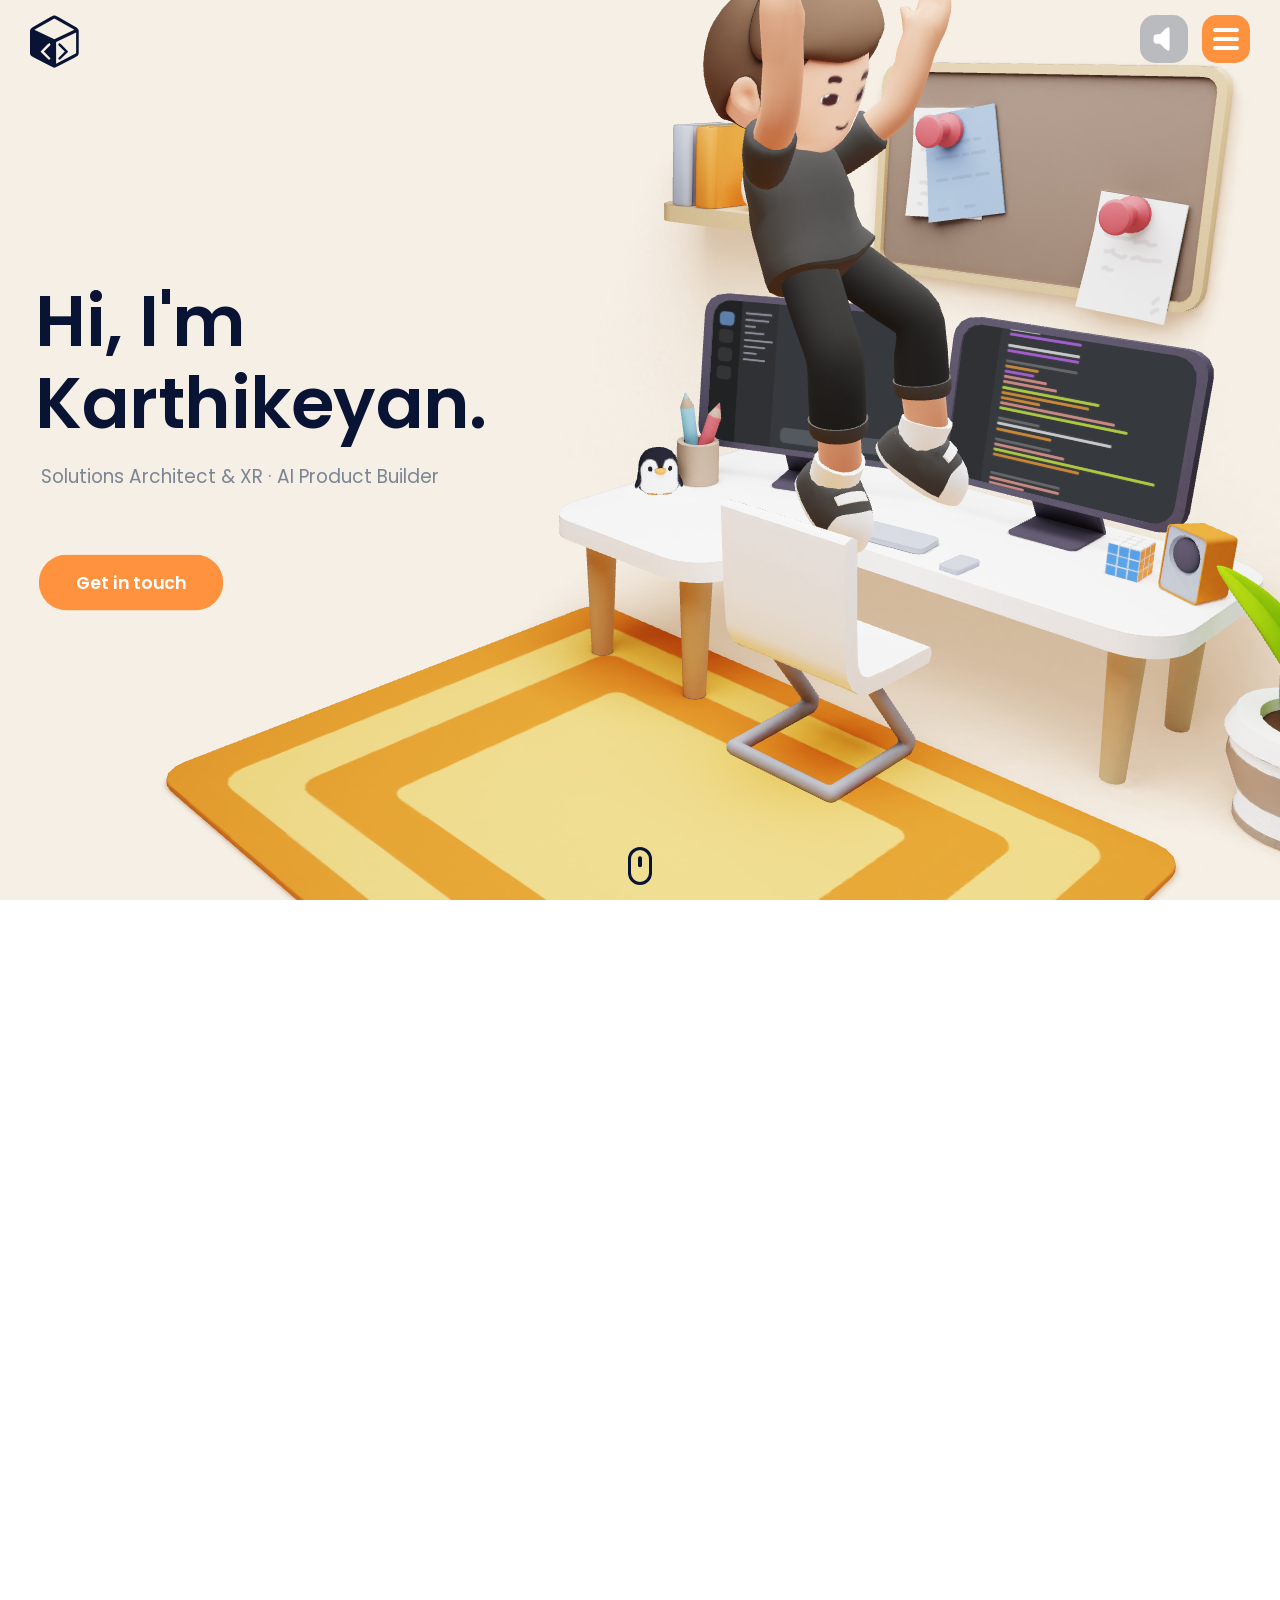
==== commit e93a6727: "new push" ====
--- a/index.html
+++ b/index.html
@@ -2,28 +2,28 @@
 <html lang="en">
 
 <head>
-    <title>Yash | Creative Developer</title>
+    <title>Karthikeyan V | Solutions Architect &amp; XR · AI Builder</title>
     <meta http-equiv="Content-Type" content="text/html; charset=utf-8" />
-    <meta name="description" content="Portfolio of Yash Chauhan - Creative developer living in India - Focused on React native and ReactJS">
-    <meta name="keywords" content="webgl, threejs, portfolio, reactjs, react, frontend developer, front-end, programming, web developer, web, developer, 3d website, 3d, blender, India, Portfolio of Yash Chauhan - Creative developer living in India - Focused on React native and ReactJS">
-    <meta property="og:site_name" content="Yash Chauhan Portfolio">
-    <meta property="og:title" content="Yash Chauhan - Creative Developer">
-    <meta property="og:description" content="Portfolio of Yash Chauhan - Creative developer living in India - Focused on React native and ReactJS">
+    <meta name="description" content="Portfolio of Karthikeyan V — Solutions Architect &amp; Technical Program Manager specialising in AR/VR, AI and cloud-native products. 18 shipped products across TCS and Next XR Group.">
+    <meta name="keywords" content="Karthikeyan V, Solutions Architect, Technical Program Manager, AR, VR, XR, Unity, HoloLens, Meta Quest, TensorFlow, AWS, portfolio, Chennai, India, augmented reality, virtual reality, AI, machine learning">
+    <meta property="og:site_name" content="Karthikeyan V Portfolio">
+    <meta property="og:title" content="Karthikeyan V — Solutions Architect &amp; XR · AI Builder">
+    <meta property="og:description" content="Portfolio of Karthikeyan V — Solutions Architect &amp; TPM with 18 shipped XR/AI products.">
     <meta property="og:type" content="website">
-    <meta property="og:url" content="https://david-hckh.com/">
-    <meta property="og:image" content="https://david-hckh.com/thumbnail.png">
+    <meta property="og:url" content="https://karthikeyan-v.dev/">
+    <meta property="og:image" content="https://karthikeyan-v.dev/thumbnail.png">
     <meta property="og:image:width" content="1200">
     <meta property="og:image:height" content="627">
     <meta name="twitter:card" content="summary_large_image">
-    <meta name="twitter:site" content="David Heckhoff">
-    <meta name="twitter:creator" content="@DavidHckh">
-    <meta name="twitter:title" content="David Heckhoff - Creative Developer">
-    <meta name="twitter:description" content="Portfolio of Yash Chauhan - Creative developer living in India - Focused on React native and ReactJS">
-    <meta name="twitter:image" content="https://david-hckh.com/thumbnail.png">
-    <meta name="theme-color" content="#EFE7DC">
+    <meta name="twitter:site" content="Karthikeyan V">
+    <meta name="twitter:creator" content="@karthikeyan_v">
+    <meta name="twitter:title" content="Karthikeyan V — Solutions Architect &amp; XR · AI Builder">
+    <meta name="twitter:description" content="Portfolio of Karthikeyan V — Solutions Architect &amp; TPM with 18 shipped XR/AI products.">
+    <meta name="twitter:image" content="https://karthikeyan-v.dev/thumbnail.png">
+    <meta name="theme-color" content="#091434">
     <meta name="mobile-web-app-capable" content="yes">
     <meta name="apple-mobile-web-app-capable" content="yes">
-    <meta name="apple-mobile-web-app-title" content="David Heckhoff Portfolio">
+    <meta name="apple-mobile-web-app-title" content="Karthikeyan V Portfolio">
     <meta name="apple-mobile-web-app-status-bar-style" content="translucent">
     <link rel="mask-icon" href="/head/logo.svg" color="#091434">
     <link rel="icon" type="image/png" href="/head/favion-32x32.png" sizes="32x32">
@@ -182,21 +182,15 @@
             </div>
             <!--Menu Social Link-->
             <div id="menu-social-container" class="row">
-                <!-- <a tabindex="-1" target="_blank" href="https://discord.gg/P9QvEeAm"><img class="social-icon"
-                        src="./images/discord.png" alt="discord Menu Icon" height="28" width="28"></img></a> -->
-                <a tabindex="-1" target="_blank" href="https://github.com/yashchauhan008">
-                    <i class="fab fa-github social-icon"></i>
-                </a>
-                
-                <a tabindex="-1" href="mailto:yashchauhan1775@gmail.com">
+                <a tabindex="-1" href="mailto:vkarthikeyan14@gmail.com">
                     <i class="fas fa-envelope social-icon"></i>
                 </a>
-                
-                <a tabindex="-1" target="_blank" href="https://www.instagram.com/yash_chauhan________">
-                    <i class="fab fa-instagram social-icon"></i>
+
+                <a tabindex="-1" href="tel:+919486615293">
+                    <i class="fas fa-phone social-icon"></i>
                 </a>
-                
-                <a tabindex="-1" target="_blank" href="https://www.linkedin.com/in/yash-chauhan-842162321">
+
+                <a tabindex="-1" target="_blank" href="https://www.linkedin.com/in/karthikeyan-v-8a203a195">
                     <i class="fab fa-linkedin social-icon"></i>
                 </a>
             </div>
@@ -225,10 +219,10 @@
 
         <section id="landing-page-section" class="content-width slide-out-left-transition">
             <svg id="landing-content-svg" viewBox="0 0 500 310" xmlns="http://www.w3.org/2000/svg">
-                <text class="landing-headline" y="60" x="5">Hi, my</text>
-                <text class="landing-headline" y="135" x="5">name is Yash.</text>
+                <text class="landing-headline" y="60" x="5">Hi, I'm</text>
+                <text class="landing-headline" y="135" x="5">Karthikeyan.</text>
                 <text class="landing-subheading" x="10" y="185">
-                    I love creating beautiful user experiences.
+                    Solutions Architect &amp; XR · AI Product Builder
                 </text>
 
                 <foreignObject x="8" y="250" height="100" width="300" requiredExtensions="http://www.w3.org/1999/xhtml">
@@ -245,7 +239,7 @@
         <section id="about-section" class="content-width">
             <div id="about-content-container">
                 <!--Header Container SVG-->
-                <svg id="skills-svg" viewBox="-2 -2 506 815" xmlns="http://www.w3.org/2000/svg" preserveAspectRatio="xMinYMid">
+                <svg id="skills-svg" viewBox="-2 -2 506 905" xmlns="http://www.w3.org/2000/svg" preserveAspectRatio="xMinYMid">
 
                     <!--Defs-->
                     <defs>
@@ -311,11 +305,11 @@
                         <!--Header Content-->
                         <g transform="translate(170 118)" fill="#34bfff" font-weight="bold">
                             <text x="0" y="0" font-size="12" class="about-header-upper-text">Name :</text>
-                            <text x="0" y="20" font-size="18" class="about-header-lower-text">Yash</text>
-                            <text x="110" y="0" font-size="12" class="about-header-upper-text">Age :</text>
-                            <text x="110" y="20" font-size="18" class="about-header-lower-text">20</text>
-                            <text x="200" y="0" font-size="12" class="about-header-upper-text">From :</text>
-                            <text x="200" y="20" font-size="18" class="about-header-lower-text">India</text>
+                            <text x="0" y="20" font-size="15" class="about-header-lower-text">Karthikeyan V</text>
+                            <text x="140" y="0" font-size="12" class="about-header-upper-text">Exp :</text>
+                            <text x="140" y="20" font-size="18" class="about-header-lower-text">5+ Yrs</text>
+                            <text x="230" y="0" font-size="12" class="about-header-upper-text">From :</text>
+                            <text x="230" y="20" font-size="18" class="about-header-lower-text">Chennai</text>
                         </g>
                     </g>
 
@@ -323,13 +317,13 @@
                     <g transform="translate(0 188)" id="about-svg-skills">
                         <!--Background-->
                         <polyline id="about-skills-background" class="about-box-background"
-                            points="250,35 200,35 200,10 190,0 10,0 0,10 0,245 10,255 197,255 215,273 215,290 250,290 400,290 410,280 490,280 500,270 500,55 490,45 310,45 300,35" />
+                            points="250,35 200,35 200,10 190,0 10,0 0,10 0,335 10,345 197,345 215,363 215,380 250,380 400,380 410,370 490,370 500,360 500,55 490,45 310,45 300,35" />
 
                         <!--Lines-->
                         <polyline class="about-box-line"
-                            points="250,35 200,35 200,10 190,0 10,0 0,10 0,245 10,255 197,255 215,273 215,290 250,290" />
+                            points="250,35 200,35 200,10 190,0 10,0 0,10 0,335 10,345 197,345 215,363 215,380 250,380" />
                         <polyline class="about-box-line"
-                            points="250,35 300,35 310,45 490,45 500,55 500,270 490,280 410,280 400,290 250,290" />
+                            points="250,35 300,35 310,45 490,45 500,55 500,360 490,370 410,370 400,380 250,380" />
 
                         <!--Header Mask-->
                         <mask id="skills-header-mask">
@@ -345,7 +339,7 @@
                         <!--Header Text-->
                         <text x="71" y="25" class="about-header" font-size="18" font-weight="bold">SKILLS</text>
 
-                        <foreignObject x="0" y="60" width="506" height="340">
+                        <foreignObject x="0" y="60" width="506" height="420">
                             <!--Skills Content-->
                             <div id="about-skills-container" class="about-container">
                                 <!--Main Render Container-->
@@ -357,7 +351,7 @@
                     </g>
 
                     <!--About-->
-                    <g transform="translate(0 459)" id="about-svg-about">
+                    <g transform="translate(0 549)" id="about-svg-about">
 
                         <!--Background-->
                         <polyline id="about-about-background" class="about-box-background"
@@ -395,8 +389,8 @@
                                 href="/icons/baby-pixel.png" x="6" y="7" />
 
                             <!--First Text-->
-                            <text x="88" y="33" class="about-text">I'm Creative Director and UI/UX Designer from morbi</text>
-                                 <text x="88" y="50" class="about-text">gujrat, working in web development and web designing.</text>
+                            <text x="88" y="33" class="about-text">Solutions Architect &amp; TPM based in Chennai — building</text>
+                            <text x="88" y="50" class="about-text">AR/VR, AI and cloud-native products since 2021.</text>
                                  
                         </g>
 
@@ -415,8 +409,8 @@
                             <g id="about-icon-1" transform="translate(417 5) scale(0.8)"> </g>
 
                             <!--Second Text-->
-                            <text x="5" y="33" class="about-text">   I enjoy turning complex problems into simple, beautiful   </text>
-                            <text x="5" y="50" class="about-text">  and intuitive designs. </text>
+                            <text x="5" y="33" class="about-text">I love crafting immersive XR experiences — HoloLens</text>
+                            <text x="5" y="50" class="about-text">MR, Meta Quest VR and Android AR, shipped at scale.</text>
                             <!-- <text x="55" y="70" class="about-text"> platform and more...</text> -->
                         </g>
 
@@ -436,9 +430,8 @@
                                 href="/icons/rocket-pixel.png" x="6" y="7" />
 
                             <!--Third Text-->
-                            <text x="88" y="33" class="about-text">Now, after professional coaching, Yash is looking
-                                for</text>
-                            <text x="88" y="50" class="about-text">new challenges to work as a web & app developer</text>
+                            <text x="88" y="33" class="about-text">18 products shipped across TCS &amp; Next XR Group —</text>
+                            <text x="88" y="50" class="about-text">where tech strategy meets hands-on execution.</text>
                         </g>
                     </g>
 
@@ -450,7 +443,7 @@
                         <polyline class="about-down-animation-line"
                             points="0,0 8,0 13,5 13,22 110,22 120,32 275,32 283,40" />
                     </g>
-                    <g transform="translate(403 496)">
+                    <g transform="translate(403 586)">
                         <polyline class="about-down-animation-line" points="0,0 70,0 78,8" />
                     </g>
 
@@ -458,10 +451,10 @@
                     <g transform="translate(193 160)">
                         <polyline class="about-up-animation-line" points="0,7 275,7 282,0" />
                     </g>
-                    <g transform="translate(403 468)">
+                    <g transform="translate(403 558)">
                         <polyline class="about-up-animation-line" points="0,8 70,8 78,0" />
                     </g>
-                    <g transform="translate(20 784)">
+                    <g transform="translate(20 874)">
                         <polyline class="about-up-animation-line" points="0,0 9,9 74,9 84,19 450,19 458,11" />
                     </g>
 
@@ -552,21 +545,15 @@
                     <div class="row" id="contact-button-container">
                         <!--Menu Social Link-->
                         <div id="menu-social-container" class="row">
-                            <!-- <a tabindex="-1" target="_blank" href="https://discord.gg/P9QvEeAm"><img class="social-icon"
-                                    src="./images/discord.png" alt="discord Menu Icon" height="28" width="28"></img></a> -->
-                            <a tabindex="-1" target="_blank" href="https://github.com/yashchauhan008">
-                                <i class="fab fa-github social-icon"></i>
-                            </a>
-                            
-                            <a tabindex="-1" href="mailto:yashchauhan1775@gmail.com">
+                            <a tabindex="-1" href="mailto:vkarthikeyan14@gmail.com">
                                 <i class="fas fa-envelope social-icon"></i>
                             </a>
-                            
-                            <a tabindex="-1" target="_blank" href="https://www.instagram.com/yash_chauhan________">
-                                <i class="fab fa-instagram social-icon"></i>
+
+                            <a tabindex="-1" href="tel:+919486615293">
+                                <i class="fas fa-phone social-icon"></i>
                             </a>
-                            
-                            <a tabindex="-1" target="_blank" href="https://www.linkedin.com/in/yash-chauhan-842162321">
+
+                            <a tabindex="-1" target="_blank" href="https://www.linkedin.com/in/karthikeyan-v-8a203a195">
                                 <i class="fab fa-linkedin social-icon"></i>
                             </a>
                             
@@ -603,7 +590,7 @@
         </section>
 
         <footer class="row center">
-            <span>&copy; Yash chauhan</span>
+            <span>&copy; Karthikeyan V</span>
 
             <!--Legal Container-->
             <div id="legal-container" class="row">
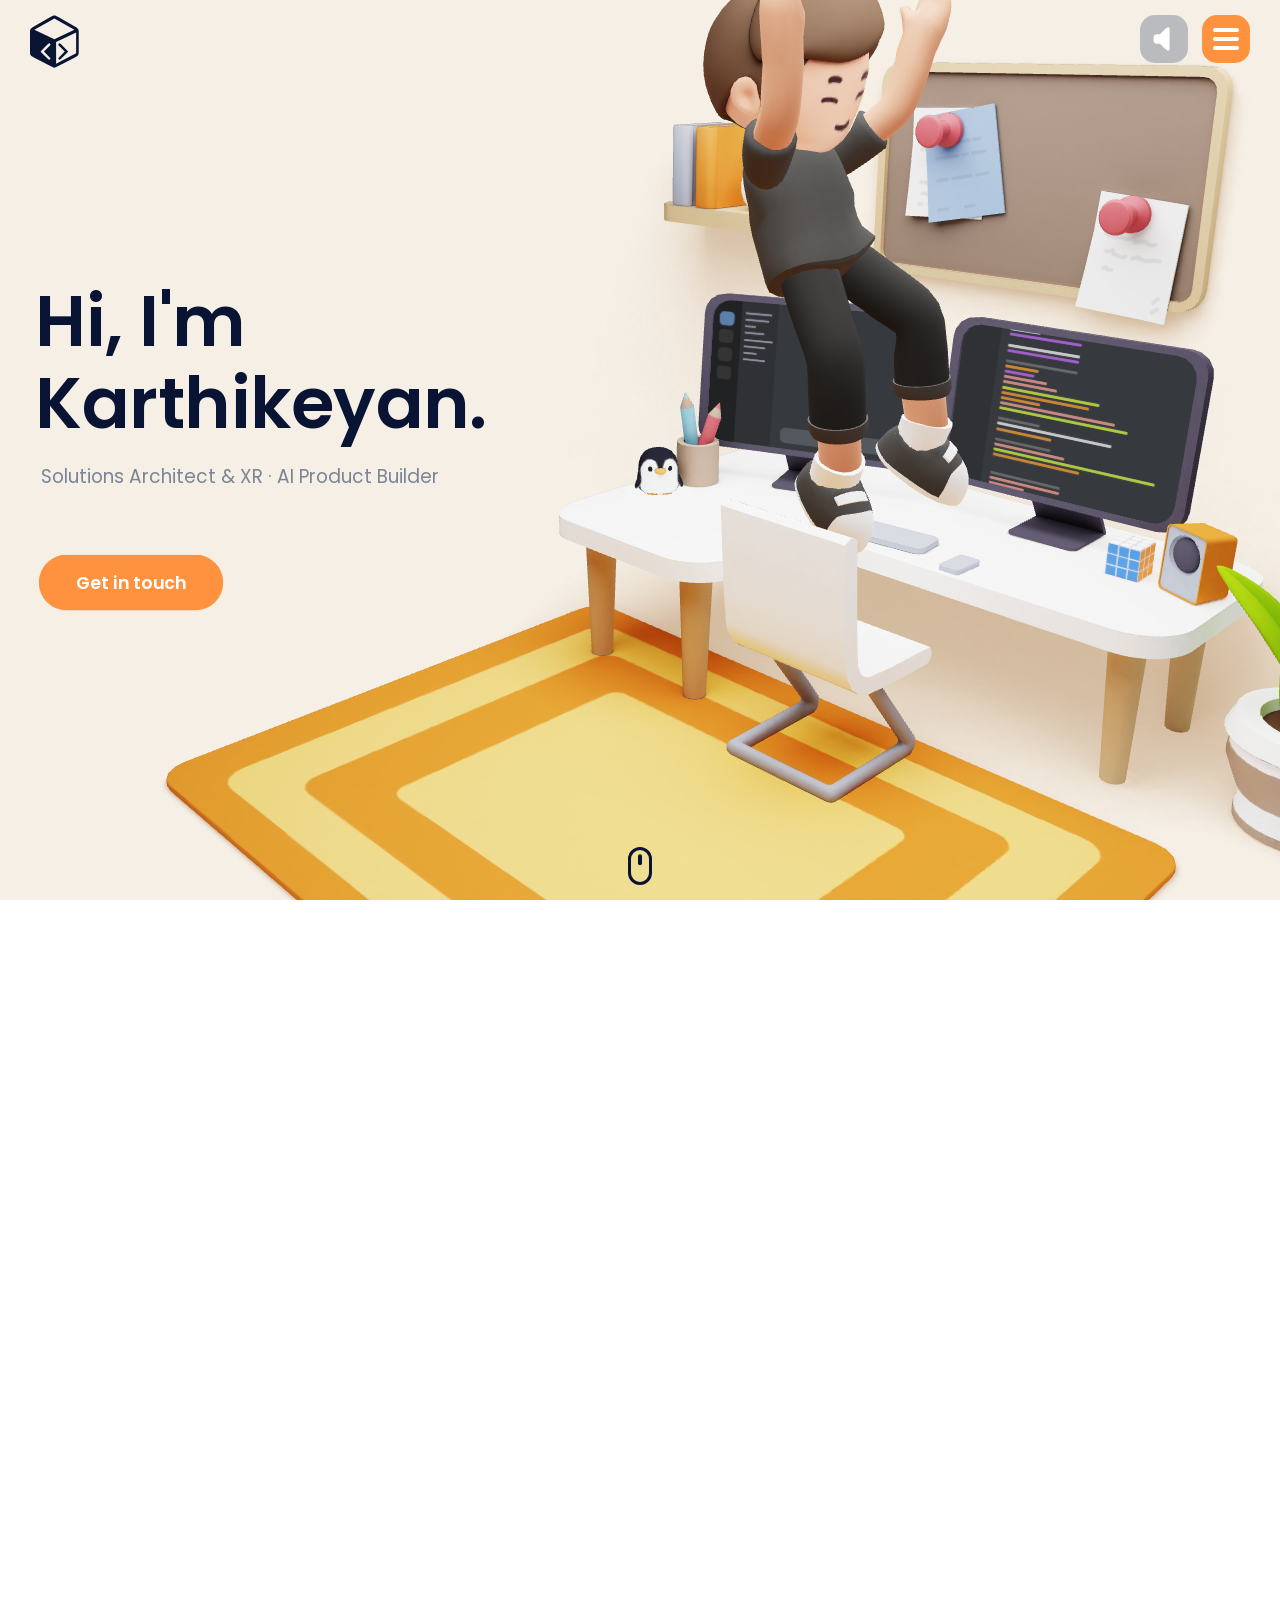
==== commit a258b058: "new" ====
--- a/index.html
+++ b/index.html
@@ -57,6 +57,161 @@
 .social-icon:hover {
     color: #B9BBBE;
 }
+
+/* ── Experience Section ─────────────────────────────── */
+#experience-section {
+    padding: 80px 0 60px;
+}
+
+#experience-header-container {
+    margin-bottom: 48px;
+}
+
+#experience-timeline {
+    position: relative;
+    padding-left: 20px;
+}
+
+/* vertical spine */
+#experience-timeline::before {
+    content: '';
+    position: absolute;
+    left: 140px;
+    top: 8px;
+    bottom: 8px;
+    width: 2px;
+    background: linear-gradient(to bottom, #ff923e 0%, #00b7ff 60%, rgba(0,183,255,0.1) 100%);
+}
+
+.exp-entry {
+    display: grid;
+    grid-template-columns: 120px 40px 1fr;
+    align-items: flex-start;
+    gap: 0;
+    margin-bottom: 36px;
+    position: relative;
+}
+
+.exp-period {
+    font-size: 11px;
+    font-weight: 600;
+    letter-spacing: 0.04em;
+    color: #00b7ff;
+    text-align: right;
+    padding-right: 16px;
+    padding-top: 14px;
+    line-height: 1.4;
+    white-space: nowrap;
+}
+
+.exp-dot {
+    width: 14px;
+    height: 14px;
+    border-radius: 50%;
+    background: #1a2a4a;
+    border: 2px solid #00b7ff;
+    margin: 13px auto 0;
+    position: relative;
+    z-index: 1;
+    flex-shrink: 0;
+    transition: border-color 0.3s, box-shadow 0.3s;
+}
+
+.exp-current .exp-dot {
+    background: #ff923e;
+    border-color: #ff923e;
+    box-shadow: 0 0 12px rgba(255,146,62,0.55);
+}
+
+.exp-card {
+    background: rgba(9, 20, 52, 0.55);
+    border: 1px solid rgba(0, 183, 255, 0.15);
+    border-radius: 10px;
+    padding: 16px 20px 14px;
+    margin-left: 18px;
+    transition: border-color 0.3s, box-shadow 0.3s;
+}
+
+.exp-card:hover {
+    border-color: rgba(0, 183, 255, 0.4);
+    box-shadow: 0 4px 24px rgba(0, 183, 255, 0.08);
+}
+
+.exp-current .exp-card {
+    border-color: rgba(255, 146, 62, 0.35);
+    background: rgba(255, 146, 62, 0.04);
+}
+
+.exp-current .exp-card:hover {
+    border-color: rgba(255, 146, 62, 0.6);
+    box-shadow: 0 4px 24px rgba(255, 146, 62, 0.12);
+}
+
+.exp-badge {
+    display: inline-block;
+    font-size: 10px;
+    font-weight: 700;
+    letter-spacing: 0.08em;
+    padding: 2px 8px;
+    border-radius: 4px;
+    margin-bottom: 8px;
+}
+
+.exp-badge-current {
+    background: rgba(255, 146, 62, 0.15);
+    color: #ff923e;
+    border: 1px solid rgba(255, 146, 62, 0.4);
+}
+
+.exp-title {
+    font-size: 15px;
+    font-weight: 700;
+    color: #e8eaf6;
+    margin: 0 0 4px;
+    line-height: 1.3;
+}
+
+.exp-org {
+    font-size: 12px;
+    font-weight: 600;
+    color: #00b7ff;
+    margin-bottom: 8px;
+}
+
+.exp-orgsub {
+    font-weight: 400;
+    color: #7a8aaa;
+}
+
+.exp-desc {
+    font-size: 12.5px;
+    color: #8fa3c0;
+    line-height: 1.6;
+    margin: 0 0 10px;
+}
+
+.exp-tags {
+    display: flex;
+    flex-wrap: wrap;
+    gap: 5px;
+}
+
+.exp-tag {
+    font-size: 10px;
+    font-weight: 600;
+    letter-spacing: 0.04em;
+    padding: 2px 8px;
+    border-radius: 4px;
+    background: rgba(0, 183, 255, 0.08);
+    color: #00b7ff;
+    border: 1px solid rgba(0, 183, 255, 0.2);
+}
+
+@media (max-width: 640px) {
+    #experience-timeline::before { left: 80px; }
+    .exp-entry { grid-template-columns: 64px 32px 1fr; }
+    .exp-period { font-size: 9px; padding-right: 8px; }
+}
 </style>
 
 <body>
@@ -470,14 +625,14 @@
 
             <div id="work-content" class="content-width column">
                 <div class="column" id="work-header-container">
-                    <div class="section-subheader-container">
+                    <div class="section-subheader-container rv-up">
                         <hr>
                         <h5>Portfolio</h5>
                     </div>
-                    <h1 class="section-header-container">
+                    <h1 class="section-header-container rv-up">
                         Some things
                     </h1>
-                    <h1 class="section-header-container">
+                    <h1 class="section-header-container rv-up">
                         I've worked on
                     </h1>
                 </div>
@@ -506,100 +661,497 @@
             </div>
         </section>
 
+
+        <!--Projects Grid Section-->
+        <section id="projects-section" class="content-width column rv-section">
+            <div id="projects-background"></div>
+            <div id="projects-content" class="content-width column">
+                <div class="column" id="projects-header-container">
+                    <div class="section-subheader-container rv-up" style="transition-delay:.05s">
+                        <hr>
+                        <h5>Portfolio</h5>
+                    </div>
+                    <h1 class="section-header-container rv-up" style="transition-delay:.12s">Projects I've built</h1>
+                </div>
+                <div id="projects-grid-container"></div>
+            </div>
+        </section>
+
+        <!--Experience Container-->
+        <section id="experience-section" class="content-width column">
+            <div class="column" id="experience-header-container">
+                <div class="section-subheader-container rv-up">
+                    <hr>
+                    <h5>Career timeline</h5>
+                </div>
+                <h1 class="section-header-container rv-up">
+                    Experience
+                </h1>
+            </div>
+            <div id="experience-timeline">
+
+                <!-- Entry 1: Current -->
+                <div class="exp-entry exp-current">
+                    <div class="exp-period">DEC 2025 &ndash; APR 2026</div>
+                    <div class="exp-dot"></div>
+                    <div class="exp-card">
+                        <span class="exp-badge exp-badge-current">&#9679; CURRENT</span>
+                        <h3 class="exp-title">Solutions Architect &amp; Project Manager</h3>
+                        <div class="exp-org">Next XR Group <span class="exp-orgsub">(formerly VR AR Solutions Australia)</span></div>
+                        <p class="exp-desc">Owned technical program roadmap for 5+ concurrent enterprise product lines. Designed cloud architecture standards on AWS Lambda, ECS, API Gateway; multi-cloud across AWS, Azure, GCP. Established AI governance guardrails and IAM standards (OAut                        <p class="exp-desc">Owned technical program roadmap for 5+ concurrent enterprise product lines. Designed cloud architecture standards on AWS Lambda, ECS, API Gateway; multi-cloud across AWS, Azure, GCP. Established AI governance guardrails and IAM standards (OAuth 2.0, SAML SSO). Reduced rework 20% via API fabric standards.</p>
+                        <div class="exp-tags">
+                            <span class="exp-tag">Solution Architecture</span>
+                            <span class="exp-tag">AWS</span>
+                            <span class="exp-tag">Multi-Cloud</span>
+                            <span class="exp-tag">AI Governance</span>
+                            <span class="exp-tag">OAuth 2.0</span>
+                            <span class="exp-tag">SAML</span>
+                        </div>
+                    </div>
+                </div>
+
+                <!-- Entry 2 -->
+                <div class="exp-entry">
+                    <div class="exp-period">FEB 2025 &ndash; APR 2026</div>
+                    <div class="exp-dot"></div>
+                    <div class="exp-card">
+                        <h3 class="exp-title">Team Leader &mdash; Product &amp; Engineering</h3>
+                        <div class="exp-org">Next XR Group</div>
+                        <p class="exp-desc">Directed 6 engineers + UX + QA, accelerating delivery velocity by 30%. Introduced Agile sprint workflows and Architectural Decision Records (ADRs). Onboarded 3 engineers, cutting ramp-up time by 40%.</p>
+                        <div class="exp-tags">
+                            <span class="exp-tag">Team Leadership</span>
+                            <span class="exp-tag">Agile/Scrum</span>
+                            <span class="exp-tag">ADR</span>
+                            <span class="exp-tag">Mentoring</span>
+                        </div>
+                    </div>
+                </div>
+
+                <!-- Entry 3 -->
+                <div class="exp-entry">
+                    <div class="exp-period">OCT 2024 &ndash; APR 2025</div>
+                    <div class="exp-dot"></div>
+                    <div class="exp-card">
+                        <h3 class="exp-title">Senior Developer &mdash; AR/VR &amp; AI Products</h3>
+                        <div class="exp-org">Next XR Group</div>
+                        <p class="exp-desc">Delivered enterprise AR/VR for L&amp;T, Mercedes-Benz, Maruti Suzuki, J&amp;J. TensorFlow anomaly detection at 95% accuracy across 50+ devices. India's first full-body AR try-on at 30+ FPS. Integrated Model Context Protocol (MCP) for AI agent orchestration.</p>
+                        <div class="exp-tags">
+                            <span class="exp-tag">AR/VR</span>
+                            <span class="exp-tag">TensorFlow</span>
+                            <span class="exp-tag">AWS Lambda</span>
+                            <span class="exp-tag">MediaPipe</span>
+                            <span class="exp-tag">MCP</span>
+                            <span class="exp-tag">Unity</span>
+                        </div>
+                    </div>
+                </div>
+
+                <!-- Entry 4 -->
+                <div class="exp-entry">
+                    <div class="exp-period">JUN 2023 &ndash; OCT 2024</div>
+                    <div class="exp-dot"></div>
+                    <div class="exp-card">
+                        <h3 class="exp-title">XR Developer &amp; Product Lead</h3>
+                        <div class="exp-org">Tata Consultancy Services (TCS)</div>
+                        <p class="exp-desc">End-to-end delivery for 5 enterprise XR clients (defence, banking, education). Architected BITS Pilani XR LMS for 3,000+ students. Designed Amphenol TensorFlow/OpenCV pipeline &mdash; 500+/hr, 70% inspection reduction.</p>
+                        <div class="exp-tags">
+                            <span class="exp-tag">XR Development</span>
+                            <span class="exp-tag">TensorFlow</span>
+                            <span class="exp-tag">OpenCV</span>
+                            <span class="exp-tag">SAML/SSO</span>
+                            <span class="exp-tag">Photon</span>
+                            <span class="exp-tag">AWS</span>
+                        </div>
+                    </div>
+                </div>
+
+                <!-- Entry 5 -->
+                <div class="exp-entry">
+                    <div class="exp-period">DEC 2022 &ndash; JUN 2023</div>
+                    <div class="exp-dot"></div>
+                    <div class="exp-card">
+                        <h3 class="exp-title">System Engineer &amp; Scrum Master</h3>
+                        <div class="exp-org">Tata Consultancy Services (TCS)</div>
+                        <p class="exp-desc">Scrum Master for 7 engineers across 3 concurrent workstreams &mdash; 95% on-time delivery. Authored 5 business proposals contributing to 20% increase in project intake.</p>
+                        <div class="exp-tags">
+                            <span class="exp-tag">Scrum Master</span>
+                            <span class="exp-tag">Agile</span>
+                            <span class="exp-tag">Sprint Planning</span>
+                            <span class="exp-tag">Business Proposals</span>
+                        </div>
+                    </div>
+                </div>
+
+                <!-- Entry 6 -->
+                <div class="exp-entry">
+                    <div class="exp-period">DEC 2021 &ndash; DEC 2022</div>
+                    <div class="exp-dot"></div>
+                    <div class="exp-card">
+                        <h3 class="exp-title">Junior Developer &mdash; Full-Stack Delivery</h3>
+                        <div class="exp-org">Tata Consultancy Services (TCS)</div>
+                        <p class="exp-desc">3 product deliveries using Unity, ReactJS, JavaScript, and PostgreSQL. Implemented serverless AWS Lambda functions. Reduced handoff defects by 15%.</p>
+                        <div class="exp-tags">
+                            <span class="exp-tag">Unity</span>
+                            <span class="exp-tag">ReactJS</span>
+                            <span class="exp-tag">AWS Lambda</span>
+                            <span class="exp-tag">PostgreSQL</span>
+                        </div>
+                    </div>
+                </div>
+
+                <!-- Entry 7 -->
+                <div class="exp-entry">
+                    <div class="exp-period">FEB 2021 &ndash; DEC 2021</div>
+                    <div class="exp-dot"></div>
+                    <div class="exp-card">
+                        <h3 class="exp-title">Freelance Web Product Developer</h3>
+                        <div class="exp-org">Self-Employed</div>
+                        <p class="exp-desc">8+ e-commerce websites for SMB clients using ReactJS, Node.js, and PostgreSQL. 100% client retention through mobile-first UX design.</p>
+                        <div class="exp-tags">
+                            <span class="exp-tag">ReactJS</span>
+                            <span class="exp-tag">Node.js</span>
+                            <span class="exp-tag">PostgreSQL</span>
+                            <span class="exp-tag">E-Commerce</span>
+                        </div>
+                    </div>
+                </div>
+
+                <!-- Entry 8 -->
+                <div class="exp-entry">
+                    <div class="exp-period">JAN 2021 &ndash; FEB 2021</div>
+                    <div class="exp-dot"></div>
+                    <div class="exp-card">
+                        <h3 class="exp-title">Project Intern</h3>
+                        <div class="exp-org">Nippon Paint India</div>
+                        <p class="exp-desc">Industrial processes and quality management. SOLIDWORKS, CorelDRAW, AutoCAD.</p>
+                        <div class="exp-tags">
+                            <span class="exp-tag">SOLIDWORKS</span>
+                            <span class="exp-tag">AutoCAD</span>
+                        </div>
+                    </div>
+                </div>
+
+                <!-- Entry 9 -->
+                <div class="exp-entry">
+                    <div class="exp-period">DEC 2019 &ndash; JAN 2020</div>
+                    <div class="exp-dot"></div>
+                    <div class="exp-card">
+                        <h3 class="exp-title">Internship Trainee</h3>
+                        <div class="exp-org">Tuticorin Thermal Power Station</div>
+                        <p class="exp-desc">Power generation systems, maintenance protocols, and industrial safety procedures.</p>
+                        <div class="exp-tags">
+                            <span class="exp-tag">Power Systems</span>
+                            <span class="exp-tag">Safety Protocols</span>
+                        </div>
+                    </div>
+                </div>
+
+                <!-- Entry 10 -->
+                <div class="exp-entry">
+                    <div class="exp-period">DEC 2018 &ndash; JAN 2019</div>
+                    <div class="exp-dot"></div>
+                    <div class="exp-card">
+                        <h3 class="exp-title">Intern</h3>
+                        <div class="exp-org">Hyundai Motor India Ltd.</div>
+                        <p class="exp-desc">Automotive assembly, quality control, and production management at Hyundai Motors.</p>
+                        <div class="exp-tags">
+                            <span class="exp-tag">Manufacturing</span>
+                            <span class="exp-tag">Automotive</span>
+                            <span class="exp-tag">Quality Control</span>
+                        </div>
+                    </div>
+                </div>
+
+            </div>
+        </section>
+
+
+
+        <!--Certifications Section-->
+        <section id="certifications-section" class="content-width column rv-section">
+            <div class="column certs-header-container">
+                <div class="section-subheader-container rv-up" style="transition-delay:.05s">
+                    <hr>
+                    <h5>Credentials</h5>
+                </div>
+                <h1 class="section-header-container rv-up" style="transition-delay:.12s">Licenses &amp; Certifications</h1>
+            </div>
+            <div id="certs-grid"></div>
+        </section>
+
+        <!--Skills Section-->
+        <section id="skills-section" class="content-width column rv-section">
+            <div class="column skills-header-container">
+                <div class="section-subheader-container rv-up" style="transition-delay:.05s">
+                    <hr>
+                    <h5>Expertise</h5>
+                </div>
+                <h1 class="section-header-container rv-up" style="transition-delay:.12s">Skills &amp; Technologies</h1>
+            </div>
+            <div class="skills-grid" id="skg"></div>
+        </section>
+
         <!--Contact Container-->
         <section id="contact-section" class="content-width column">
             <div class="column" id="contact-header-container">
-                <div class="section-subheader-container">
+                <div class="section-subheader-container rv-up">
                     <hr>
                     <h5>Say hello 👋</h5>
                 </div>
-                <h1 class="section-header-container">
-                    Contact me
-                </h1>
-            </div>
-
-            <div id="contact-container">
-                <!--Form Container-->
-                <div id="contact-form-container" class="column contact-container">
-                    <div id="contact-name-input" class="input-container column">
-                        <div class="row">
-                            <label for="contact-name-input-field">Name :</label>
-                            <span class="error-label hide">Please enter your name.</span>
-                        </div>
-                        <input id="contact-name-input-field" tabindex="-1">
-                    </div>
-                    <div id="contact-email-input" class="input-container column">
-                        <div class="row">
-                            <label for="contact-email-input-field">Email :</label>
-                            <span class="error-label hide">Please enter a valid email address.</span>
-                        </div>
-                        <input id="contact-email-input-field" type="email" tabindex="-1">
-                    </div>
-                    <div id="contact-message-input" class="input-container column">
-                        <div class="row">
-                            <label for="contact-message-input-field">Message :</label>
-                            <span class="error-label hide">Please enter your message.</span>
-                        </div>
-                        <textarea id="contact-message-input-field" tabindex="-1"></textarea>
-                    </div>
-                    <div class="row" id="contact-button-container">
-                        <!--Menu Social Link-->
-                        <div id="menu-social-container" class="row">
-                            <a tabindex="-1" href="mailto:vkarthikeyan14@gmail.com">
-                                <i class="fas fa-envelope social-icon"></i>
-                            </a>
-
-                            <a tabindex="-1" href="tel:+919486615293">
-                                <i class="fas fa-phone social-icon"></i>
-                            </a>
-
-                            <a tabindex="-1" target="_blank" href="https://www.linkedin.com/in/karthikeyan-v-8a203a195">
-                                <i class="fab fa-linkedin social-icon"></i>
-                            </a>
-                            
-                            <!--Submit Button-->
-                            <div id="contact-submit-button" class="small-button orange-hover">
-                                Submit
-                            </div>
-                        </div>
-                    </div>
-                </div>
-
-                <!--Loading Container-->
-                <div id="contact-loading-container" class="center contact-container hide">
-                    <h4>Delivering...</h4>
-                </div>
-
-                <!--Result Container-->
-                <div id="contact-result-container" class="contact-container column center hide">
-                    <svg viewBox="0 0 120 120" xmlns="http://www.w3.org/2000/svg">
-                        <polyline id="contact-success-line" class="hide" stroke="#A1CC4D" points="10,70 40,100 115,20">
-                        </polyline>
-                        <line stroke="rgb(216, 84, 84)" class="contact-error-line" x1="5" y1="5" x2="115" y2="115">
-                        </line>
-                        <line stroke="rgb(216, 84, 84)" class="contact-error-line" x1="115" y1="5" x2="5" y2="115">
-                        </line>
+                <h1 class="section-header-container rv-up">Contact me</h1>
+            </div>
+            <div id="contact-body-row">
+                <!-- Photo panel -->
+                <div id="contact-photo-panel" class="rv-up">
+                    <div id="contact-photo-frame">
+                        <img id="contact-photo-img" src="/images/karthikeyan.jpg" alt="Karthikeyan V" />
+                    </div>
+                    <div id="contact-photo-caption">
+                        <span id="contact-photo-name">Karthikeyan V</span>
+                        <span id="contact-photo-role">Solutions Architect &amp; XR · AI Builder</span>
+                        <span id="contact-photo-loc">📍 Chennai, India</span>
+                    </div>
+                </div>
+            <div id="contact-container" class="column contact-container">
+
+                <!-- Form state -->
+                <div id="contact-form-container" class="column">
+                    <div id="contact-name-input" class="input-container row">
+                        <label>Name</label>
+                        <span class="error-label hide">Name must be at least 4 characters</span>
+                        <input tabindex="-1" id="contact-name-input-field" type="text" placeholder="Your name">
+                    </div>
+                    <div id="contact-email-input" class="input-container row">
+                        <label>Email</label>
+                        <span class="error-label hide">Please enter a valid email address</span>
+                        <input tabindex="-1" id="contact-email-input-field" type="email" placeholder="Your email">
+                    </div>
+                    <div id="contact-message-input" class="input-container column" style="flex:1">
+                        <label>Message</label>
+                        <span class="error-label hide">Message must be at least 10 characters</span>
+                        <textarea tabindex="-1" id="contact-message-input-field" placeholder="Your message"></textarea>
+                    </div>
+                    <div id="contact-button-container" class="row">
+                        <a tabindex="-1" href="mailto:vkarthikeyan14@gmail.com">
+                            <i class="fas fa-envelope social-icon"></i>
+                        </a>
+                        <a tabindex="-1" href="tel:+919486615293">
+                            <i class="fas fa-phone social-icon"></i>
+                        </a>
+                        <a tabindex="-1" target="_blank" href="https://www.linkedin.com/in/karthikeyan-v-8a203a195">
+                            <i class="fab fa-linkedin social-icon"></i>
+                        </a>
+                        <button tabindex="-1" class="small-button" id="contact-submit-button">Send ✉</button>
+                    </div>
+                </div>
+
+                <!-- Loading state -->
+                <div id="contact-loading-container" class="column hide">
+                    <div class="loading"></div>
+                </div>
+
+                <!-- Result state (success / error) -->
+                <div id="contact-result-container" class="column hide">
+                    <svg viewBox="0 0 52 52" xmlns="http://www.w3.org/2000/svg">
+                        <circle cx="26" cy="26" r="25" fill="none" stroke="#00b7ff" stroke-width="2"/>
+                        <polyline id="contact-success-line" class="hide" points="14 27 22 34 38 18" stroke="#00b7ff"/>
+                        <line class="contact-error-line" x1="16" y1="16" x2="36" y2="36" stroke="#d85454"/>
+                        <line class="contact-error-line" x1="36" y1="16" x2="16" y2="36" stroke="#d85454"/>
                     </svg>
-                    <div id="contact-result-message-container" class="center column">
-
-                    </div>
-                    <div class="small-button orange-hover" id="contact-result-button"></div>
-                </div>
-
-            </div>
+                    <div id="contact-result-message-container" class="column"></div>
+                    <button tabindex="-1" class="small-button" id="contact-result-button">Cool!</button>
+                </div>
+
+            </div><!-- end contact-container -->
+            </div><!-- end contact-body-row -->
         </section>
 
-        <footer class="row center">
-            <span>&copy; Karthikeyan V</span>
-
-            <!--Legal Container-->
-            <div id="legal-container" class="row">
-               
-                   
-            </div>
-        </footer>
     </div>
 
+
+    <!-- Skills & Scroll-Reveal -->
+    <script>
+
+    /* ── PROJECTS DATA ── */
+    var PM=[
+      {n:'AI-Powered AR Anomaly Detection',co:'L&T (Larsen &amp; Toubro)',cat:'ar',tags:['AR','HoloLens 2','AI/ML','Azure IoT'],
+       d:'Enterprise AR solution overlaying real-time AI anomaly detection on industrial equipment at L&amp;T manufacturing sites using HoloLens 2.'},
+      {n:'Wire AI Anomaly Detection',co:'Amphenol',cat:'ai',tags:['AI/ML','Computer Vision','AWS','Edge AI'],
+       d:'ML pipeline detecting wire harness defects on Amphenol assembly lines, cutting QA time by 60% with real-time edge inference.'},
+      {n:'AI Image-to-3D Generator',co:'Enterprise SaaS',cat:'ai',tags:['AI/ML','Three.js','AWS Lambda','Python'],
+       d:'Full-stack SaaS platform converting 2D product images into interactive 3D models using generative AI, deployed on AWS.'},
+      {n:'Virtual Try-On App',co:'E-Commerce',cat:'ar',tags:['AR','MediaPipe','WebXR','React'],
+       d:'Real-time AR virtual try-on for apparel &amp; accessories using MediaPipe pose estimation and WebXR in the browser.'},
+      {n:'AR SaaS — Business Card Platform',co:'Startup',cat:'ar',tags:['AR','Unity','NFC','REST API'],
+       d:'AR-powered digital business card platform enabling enterprises to embed interactive AR content in NFC-triggered experiences.'},
+      {n:'Remote Assistance AR Platform',co:'Enterprise',cat:'ar',tags:['AR','HoloLens 2','WebRTC','Azure'],
+       d:'HoloLens 2 remote assistance solution letting expert engineers guide field technicians through live AR annotations.'},
+      {n:'Welding VR Simulator',co:'TAFE',cat:'vr',tags:['VR','Unity','Meta Quest','C#'],
+       d:'Immersive VR welding trainer for TAFE students with real-time torch feedback, grading, and performance analytics.'},
+      {n:'Carpentry VR Training',co:'TAFE',cat:'vr',tags:['VR','Unity','Oculus SDK','C#'],
+       d:'Hands-on VR carpentry curriculum covering joinery, measurement, and safety—deployed across TAFE workshops nationwide.'},
+      {n:'Boom Lift VR Simulator',co:'Enterprise',cat:'vr',tags:['VR','Unity','Physics','C#'],
+       d:'High-fidelity VR boom lift operator trainer with realistic physics, safety checklists, and performance scoring.'},
+      {n:'Parachute VR Simulator',co:'Defence / Training',cat:'vr',tags:['VR','Unity','Meta Quest','C#'],
+       d:'VR parachute training simulator covering body position, altitude awareness, and landing for pre-jump rehearsal.'},
+      {n:'BITS Pilani Multiplayer XR LMS',co:'BITS Pilani',cat:'xr',tags:['XR','Photon','Unity','Agora'],
+       d:'Multiplayer XR learning platform enabling collaborative virtual labs, lectures, and live instructor sessions.'},
+      {n:'Metaverse Banking Platform',co:'FinTech',cat:'xr',tags:['Metaverse','Unity','WebRTC','AWS'],
+       d:'Virtual bank branch in the metaverse letting customers interact with advisors, products, and financial tools in 3D.'},
+      {n:'Fire Safety MR Training',co:'Enterprise',cat:'ar',tags:['MR','HoloLens 2','Unity','C#'],
+       d:'Mixed Reality fire safety drill platform overlaying emergency scenarios onto real workplace environments via HoloLens 2.'},
+      {n:'AR Pose Detection Game',co:'Entertainment',cat:'ar',tags:['AR','MediaPipe','WebXR','JavaScript'],
+       d:'Browser-based AR game using real-time body pose detection for interactive fitness and entertainment experiences.'},
+      {n:'AR Banking Chatbot',co:'FinTech',cat:'ai',tags:['AR','AI/ML','React Native','AWS'],
+       d:'AR-enhanced banking assistant overlaying account insights, transaction graphs, and AI chat in the user\'s physical space.'},
+      {n:'VR Caren Driving Simulator',co:'Rehabilitation',cat:'vr',tags:['VR','Unity','Motion Platform','C#'],
+       d:'Therapeutic VR driving simulation for cognitive &amp; motor rehabilitation, tracking patient performance over sessions.'},
+      {n:'Butcher Training VR',co:'TAFE',cat:'vr',tags:['VR','Unity','Meta Quest','C#'],
+       d:'VR butchery skills trainer covering safe knife techniques, hygiene protocols, and meat processing procedures.'},
+      {n:'E-Commerce Web Solutions',co:'Freelance',cat:'web',tags:['React','Node.js','MongoDB','AWS'],
+       d:'Full-stack e-commerce platforms with custom CMS, payment integration, and real-time inventory for SME clients.'}
+    ];
+
+    function renderProjects(){
+      var g=document.getElementById('projects-grid-container');
+      if(!g) return;
+      var h='';
+      for(var i=0;i<PM.length;i++){
+        var p=PM[i];
+        var delay=((i%4)*0.07).toFixed(2);
+        var tags='';
+        for(var t=0;t<p.tags.length;t++) tags+='<span class="proj-tag">'+p.tags[t]+'</span>';
+        h+='<div class="proj-card rv-up" style="transition-delay:'+delay+'s">'
+          +'<span class="proj-cat-badge proj-cat-'+p.cat+'">'+p.cat.toUpperCase()+'</span>'
+          +'<div class="proj-name">'+p.n+'</div>'
+          +'<div class="proj-company">'+p.co+'</div>'
+          +'<div class="proj-desc">'+p.d+'</div>'
+          +'<div class="proj-tags">'+tags+'</div>'
+          +'</div>';
+      }
+      g.innerHTML=h;
+    }
+    renderProjects();
+
+    /* ── CERTIFICATIONS DATA ── */
+    var CERTS=[
+      {n:'AWS Certified Developer – Associate',org:'Amazon Web Services',date:'Sep 2023 · Expires Sep 2026',icon:'aws'},
+      {n:'Unity VR Development',org:'Unity',date:'May 2024',icon:'unity'},
+      {n:'Introduction to Model Context Protocol',org:'Anthropic',date:'Jun 2026',icon:'ai'},
+      {n:'Building with the Claude API',org:'Anthropic',date:'Jun 2026',icon:'ai'},
+      {n:'Certificate of Completion: Claude Code 101',org:'Anthropic',date:'Jun 2026',icon:'ai'},
+      {n:'Certificate of Completion: Claude 101',org:'Anthropic',date:'Jun 2026',icon:'ai'},
+      {n:'AI Fluency for Small Businesses',org:'Anthropic',date:'Jun 2026',icon:'ai'},
+      {n:'AI Fluency Framework &amp; Foundations',org:'Anthropic',date:'Jun 2026',icon:'ai'},
+      {n:'SAP Business Network Solutions for Partners',org:'SAP',date:'Jun 2026',icon:'sap'}
+    ];
+
+    function renderCerts(){
+      var g=document.getElementById('certs-grid');
+      if(!g) return;
+      var ic={'aws':'AWS','ai':'AI','unity':'U','sap':'SAP'};
+      var h='';
+      for(var i=0;i<CERTS.length;i++){
+        var c=CERTS[i];
+        var delay=((i%4)*0.07).toFixed(2);
+        h+='<div class="cert-card cert-'+c.icon+' rv-up" style="transition-delay:'+delay+'s">'
+          +'<div class="cert-org-row">'
+          +'<div class="cert-org-icon icon-'+c.icon+'">'+(ic[c.icon]||'?')+'</div>'
+          +'<span class="cert-org-name">'+c.org+'</span>'
+          +'</div>'
+          +'<div class="cert-title">'+c.n+'</div>'
+          +'<div class="cert-date">Issued '+c.date+'</div>'
+          +'</div>';
+      }
+      g.innerHTML=h;
+    }
+    renderCerts();
+
+    /* ── SKILLS DATA ── */
+    var SKD=[
+      {n:'SOLUTION ARCH.',c:'skf-v',s:[{n:'Microservices Design',p:95},{n:'RESTful API Fabric',p:93},{n:'Digital Twin / IoT',p:88},{n:'Multi-Tier Architecture',p:90},{n:'ESB Integration',p:83}]},
+      {n:'CLOUD PLATFORMS',c:'skf-c',s:[{n:'AWS (Lambda, EC2, ECS)',p:93},{n:'AWS IoT, TwinMaker',p:87},{n:'Azure / GCP',p:82},{n:'OCI (Oracle Cloud)',p:77},{n:'NVIDIA Omniverse',p:85}]},
+      {n:'DEVOPS & CI/CD',c:'skf-v',s:[{n:'Docker',p:88},{n:'CI/CD Pipelines',p:90},{n:'CloudFormation (IaC)',p:87},{n:'Serverless Architecture',p:92},{n:'Git / GitHub',p:95}]},
+      {n:'AI / ML',c:'skf-c',s:[{n:'TensorFlow',p:92},{n:'MediaPipe / OpenCV',p:90},{n:'LLM / AI Toolchain',p:87},{n:'Model Context Protocol',p:85},{n:'AI Governance',p:88}]},
+      {n:'SECURITY & IAM',c:'skf-g',s:[{n:'OAuth 2.0 / SAML / SSO',p:90},{n:'IAM',p:88},{n:'Zero-Trust Security',p:85},{n:'Data Privacy',p:83}]},
+      {n:'DATABASES',c:'skf-g',s:[{n:'PostgreSQL / MySQL',p:90},{n:'MS SQL / Oracle',p:85},{n:'MongoDB / Cassandra',p:82},{n:'Hadoop',p:80}]},
+      {n:'PROJECT MGMT.',c:'skf-gn',s:[{n:'PRD / FRD / BRD',p:98},{n:'Agile / Scrum Master',p:97},{n:'Stakeholder Mgmt.',p:96},{n:'ADR / Leadership',p:95},{n:'0-to-1 Launches',p:94}]},
+      {n:'UNITY & XR',c:'skf-gn',s:[{n:'Unity 3D (C#)',p:99},{n:'AR Foundation',p:96},{n:'Meta Quest / HoloLens',p:95},{n:'Unity XR / MRTK',p:94},{n:'Photon / Agora',p:93},{n:'Blender',p:92}]}
+    ];
+
+    function renderSkills(){
+      var g=document.getElementById('skg');
+      if(!g) return;
+      var h='';
+      for(var ci=0;ci<SKD.length;ci++){
+        var cat=SKD[ci];
+        var delay=((ci%4)*0.08).toFixed(2);
+        var rows='';
+        for(var si=0;si<cat.s.length;si++){
+          var sk=cat.s[si];
+          rows+='<div class="skr">'
+            +'<div class="ski"><span class="skn">'+sk.n+'</span><span class="skpct">'+sk.p+'%</span></div>'
+            +'<div class="skbar"><div class="skf '+cat.c+'" data-w="'+sk.p+'"></div></div>'
+            +'</div>';
+        }
+        h+='<div class="skc rv-up" style="transition-delay:'+delay+'s"><div class="skcn">'+cat.n+'</div>'+rows+'</div>';
+      }
+      g.innerHTML=h;
+    }
+    renderSkills();
+
+    /* ── SCROLL REVEAL OBSERVER ── */
+    (function(){
+      var threshold=0.1;
+      var rootMargin='0px 0px -60px 0px';
+
+      // Bar fill observer (only for skill bars)
+      var barIO=new IntersectionObserver(function(es){
+        es.forEach(function(e){
+          if(e.isIntersecting){
+            e.target.querySelectorAll('.skf').forEach(function(b){
+              b.style.width=b.getAttribute('data-w')+'%';
+            });
+            barIO.unobserve(e.target);
+          }
+        });
+      },{threshold:0.15});
+
+      // General reveal observer
+      var revIO=new IntersectionObserver(function(es){
+        es.forEach(function(e){
+          if(e.isIntersecting){
+            e.target.classList.add('rv-in');
+            if(e.target.classList.contains('skc')) barIO.observe(e.target);
+            revIO.unobserve(e.target);
+          }
+        });
+      },{threshold:threshold, rootMargin:rootMargin});
+
+      function observeAll(){
+        document.querySelectorAll('.rv-up,.rv-left,.rv-right,.rv-fade,.skc').forEach(function(el){
+          revIO.observe(el);
+        });
+        // Section-level observer for stagger children
+        var secIO=new IntersectionObserver(function(es){
+          es.forEach(function(e){
+            if(e.isIntersecting){
+              e.target.classList.add('rv-in');
+              secIO.unobserve(e.target);
+            }
+          });
+        },{threshold:0.05, rootMargin:'0px 0px -40px 0px'});
+        document.querySelectorAll('.rv-section').forEach(function(el){secIO.observe(el)});
+      }
+
+      // Run after DOM is ready
+      if(document.readyState==='loading'){
+        document.addEventListener('DOMContentLoaded', observeAll);
+      } else {
+        observeAll();
+      }
+    })();
+    </script>
+
 </body>
-
-</html>+</html>
--- a/index.css
+++ b/index.css
@@ -1266,4 +1266,419 @@
 
 .social-icon:hover {
     transform: scale(1.1); /* Optional: slight scale up on hover */
-}+}
+/* ═══════════════════════════════════════════════════
+   SCROLL REVEAL ANIMATIONS  — smooth cubic-bezier
+   ═══════════════════════════════════════════════════ */
+.rv-up {
+    opacity: 0;
+    transform: translateY(24px);
+    transition: opacity .75s cubic-bezier(.22,.68,0,1.2),
+                transform .75s cubic-bezier(.22,.68,0,1.2);
+}
+.rv-left {
+    opacity: 0;
+    transform: translateX(-28px);
+    transition: opacity .75s cubic-bezier(.22,.68,0,1.2),
+                transform .75s cubic-bezier(.22,.68,0,1.2);
+}
+.rv-right {
+    opacity: 0;
+    transform: translateX(28px);
+    transition: opacity .75s cubic-bezier(.22,.68,0,1.2),
+                transform .75s cubic-bezier(.22,.68,0,1.2);
+}
+.rv-fade {
+    opacity: 0;
+    transition: opacity .85s cubic-bezier(.4,0,.2,1);
+}
+.rv-up.rv-in,
+.rv-left.rv-in,
+.rv-right.rv-in,
+.rv-fade.rv-in {
+    opacity: 1;
+    transform: none;
+}
+/* section-level fade — children animate independently */
+.rv-section > * {
+    opacity: 0;
+    transform: translateY(18px);
+    transition: opacity .7s cubic-bezier(.22,.68,0,1.2),
+                transform .7s cubic-bezier(.22,.68,0,1.2);
+}
+.rv-section.rv-in > * {
+    opacity: 1;
+    transform: none;
+}
+.rv-section.rv-in > *:nth-child(1) { transition-delay: .04s; }
+.rv-section.rv-in > *:nth-child(2) { transition-delay: .12s; }
+.rv-section.rv-in > *:nth-child(3) { transition-delay: .20s; }
+.rv-section.rv-in > *:nth-child(4) { transition-delay: .28s; }
+
+/* experience entries */
+.experience-entry {
+    opacity: 0;
+    transform: translateX(-22px);
+    transition: opacity .7s cubic-bezier(.22,.68,0,1.2),
+                transform .7s cubic-bezier(.22,.68,0,1.2);
+}
+.experience-entry.rv-in { opacity: 1; transform: none; }
+
+/* ═══════════════════════════════════════════════════
+   SKILLS SECTION
+   ═══════════════════════════════════════════════════ */
+#skills-section {
+    padding: 80px 40px 100px;
+    box-sizing: border-box;
+    position: relative;
+    background: #fafaf8;
+    width: 100%;
+}
+.skills-header-container {
+    margin-bottom: 48px;
+}
+.skills-grid {
+    display: grid;
+    grid-template-columns: repeat(auto-fill, minmax(280px, 1fr));
+    gap: 28px;
+    max-width: 1200px;
+    margin: 0 auto;
+}
+/* skill category card */
+.skc {
+    background: #ffffff;
+    border-radius: 16px;
+    padding: 24px 22px 20px;
+    box-shadow: 0 4px 24px rgba(0,0,0,.07);
+    transition: opacity .6s ease, transform .6s ease, box-shadow .25s;
+}
+.skc:hover { box-shadow: 0 8px 36px rgba(0,0,0,.12); }
+/* category name badge */
+.skcn {
+    font-size: .68rem;
+    font-weight: 700;
+    letter-spacing: .1em;
+    color: #7c8594;
+    text-transform: uppercase;
+    margin-bottom: 18px;
+    padding-bottom: 10px;
+    border-bottom: 1px solid #f0ede8;
+}
+/* skill row */
+.skr { margin-bottom: 12px; }
+.ski {
+    display: flex;
+    justify-content: space-between;
+    margin-bottom: 5px;
+}
+.skn {
+    font-size: .8rem;
+    font-weight: 500;
+    color: #091434;
+}
+.skpct {
+    font-size: .75rem;
+    font-weight: 600;
+    color: #7c8594;
+}
+/* bar track */
+.skbar {
+    height: 6px;
+    background: #f0ede8;
+    border-radius: 99px;
+    overflow: hidden;
+}
+/* bar fill */
+.skf {
+    height: 100%;
+    border-radius: 99px;
+    width: 0;
+    transition: width 1s cubic-bezier(.25,.46,.45,.94);
+}
+/* fill color variants */
+.skf-v  { background: linear-gradient(90deg, #f4762a, #f9a35a); }
+.skf-c  { background: linear-gradient(90deg, #4a90d9, #74b3f5); }
+.skf-g  { background: linear-gradient(90deg, #27ae60, #6dd88f); }
+.skf-gn { background: linear-gradient(90deg, #7b51c8, #b594f0); }
+
+/* ═══════════════════════════════════════════════════
+   CONTACT — solid background hides 3-D canvas
+   ═══════════════════════════════════════════════════ */
+#contact-section {
+    background: #F5EFE6;
+    position: relative;
+    z-index: 1;
+}
+
+/* ═══════════════════════════════════════════════════
+   RESPONSIVE TWEAKS
+   ═══════════════════════════════════════════════════ */
+@media (max-width: 768px) {
+    #skills-section { padding: 60px 20px 80px; }
+    .skills-grid { grid-template-columns: 1fr; gap: 20px; }
+}
+
+/* ── HIDE OLD WORK CAROUSEL ── */
+/* Cannot use display:none — index.js does offsetParent on #work-section
+   and offsetParent returns null with display:none, crashing Ln.getY:38622 */
+#work-section {
+    height: 0 !important;
+    min-height: 0 !important;
+    overflow: hidden !important;
+    padding: 0 !important;
+    margin: 0 !important;
+    opacity: 0 !important;
+    pointer-events: none !important;
+}
+
+/* ── PROJECTS SECTION ── */
+#projects-section {
+    padding: 80px 40px 100px;
+    background: #F5EFE6;
+    width: 100%;
+    position: relative;
+    z-index: 1;
+}
+#projects-background {
+    position: absolute;
+    inset: 0;
+    background: #F5EFE6;
+    z-index: -1;
+}
+#projects-content { width: 100%; max-width: 1200px; margin: 0 auto; }
+#projects-header-container { margin-bottom: 48px; }
+#projects-grid-container {
+    display: grid;
+    grid-template-columns: repeat(auto-fill, minmax(290px, 1fr));
+    gap: 24px;
+}
+.proj-card {
+    background: #ffffff;
+    border-radius: 18px;
+    padding: 24px 22px 22px;
+    box-shadow: 0 4px 28px rgba(0,0,0,.08);
+    display: flex;
+    flex-direction: column;
+    gap: 10px;
+    transition: transform .3s ease, box-shadow .3s ease;
+}
+.proj-card:hover {
+    transform: translateY(-5px);
+    box-shadow: 0 12px 40px rgba(0,0,0,.13);
+}
+.proj-cat-badge {
+    display: inline-block;
+    font-size: .6rem;
+    font-weight: 700;
+    letter-spacing: .1em;
+    text-transform: uppercase;
+    padding: 3px 10px;
+    border-radius: 99px;
+    width: fit-content;
+}
+.proj-cat-ar  { background: #fff2e6; color: #e07a2a; }
+.proj-cat-vr  { background: #f0eaff; color: #7b51c8; }
+.proj-cat-ai  { background: #e6f0ff; color: #2a6ae0; }
+.proj-cat-xr  { background: #e6faf6; color: #1a8c73; }
+.proj-cat-web { background: #eaffea; color: #27ae60; }
+.proj-name {
+    font-size: 1rem;
+    font-weight: 700;
+    color: #091434;
+    line-height: 1.35;
+}
+.proj-company {
+    font-size: .75rem;
+    font-weight: 600;
+    color: #f4762a;
+    margin-top: -4px;
+}
+.proj-desc {
+    font-size: .78rem;
+    color: #555e6e;
+    line-height: 1.6;
+    flex: 1;
+}
+.proj-tags {
+    display: flex;
+    flex-wrap: wrap;
+    gap: 6px;
+    margin-top: 4px;
+}
+.proj-tag {
+    font-size: .62rem;
+    font-weight: 600;
+    padding: 3px 9px;
+    border-radius: 99px;
+    background: #f0ede8;
+    color: #555e6e;
+}
+
+/* ── CERTIFICATIONS SECTION ── */
+#certifications-section {
+    padding: 80px 40px 100px;
+    background: #fafaf8;
+    width: 100%;
+}
+.certs-header-container { margin-bottom: 48px; }
+#certs-grid {
+    display: grid;
+    grid-template-columns: repeat(auto-fill, minmax(260px, 1fr));
+    gap: 20px;
+    max-width: 1200px;
+    margin: 0 auto;
+}
+.cert-card {
+    background: #ffffff;
+    border-radius: 16px;
+    padding: 22px 20px 20px;
+    box-shadow: 0 4px 20px rgba(0,0,0,.07);
+    display: flex;
+    flex-direction: column;
+    gap: 8px;
+    border-left: 4px solid transparent;
+    transition: transform .3s ease, box-shadow .3s ease;
+}
+.cert-card:hover {
+    transform: translateY(-4px);
+    box-shadow: 0 10px 32px rgba(0,0,0,.12);
+}
+.cert-card.cert-aws   { border-color: #f90; }
+.cert-card.cert-ai    { border-color: #d97706; }
+.cert-card.cert-unity { border-color: #7b51c8; }
+.cert-card.cert-sap   { border-color: #0070f3; }
+.cert-org-row {
+    display: flex;
+    align-items: center;
+    gap: 8px;
+    margin-bottom: 2px;
+}
+.cert-org-icon {
+    width: 28px;
+    height: 28px;
+    border-radius: 6px;
+    display: flex;
+    align-items: center;
+    justify-content: center;
+    font-size: .7rem;
+    font-weight: 800;
+    color: white;
+    flex-shrink: 0;
+}
+.cert-org-icon.icon-aws    { background: #232f3e; }
+.cert-org-icon.icon-ai     { background: #d97706; }
+.cert-org-icon.icon-unity  { background: #7b51c8; }
+.cert-org-icon.icon-sap    { background: #0070f3; }
+.cert-org-name {
+    font-size: .72rem;
+    font-weight: 600;
+    color: #7c8594;
+}
+.cert-title {
+    font-size: .88rem;
+    font-weight: 700;
+    color: #091434;
+    line-height: 1.35;
+}
+.cert-date {
+    font-size: .72rem;
+    color: #9ca3af;
+}
+
+/* ── CONTACT SECTION PHOTO LAYOUT ── */
+#contact-body-row {
+    display: flex;
+    gap: 56px;
+    align-items: flex-start;
+    width: 100%;
+    max-width: 1100px;
+    margin: 40px auto 0;
+}
+#contact-photo-panel {
+    display: flex;
+    flex-direction: column;
+    align-items: center;
+    gap: 20px;
+    flex-shrink: 0;
+    width: 260px;
+}
+#contact-photo-frame {
+    width: 240px;
+    height: 310px;
+    border-radius: 24px;
+    overflow: hidden;
+    box-shadow: 0 16px 48px rgba(9,20,52,.18);
+    border: 3px solid rgba(244,118,42,.25);
+    transition: box-shadow .5s cubic-bezier(.22,.68,0,1.2),
+                transform .5s cubic-bezier(.22,.68,0,1.2);
+}
+#contact-photo-frame:hover {
+    box-shadow: 0 24px 64px rgba(9,20,52,.28);
+    transform: translateY(-6px);
+}
+#contact-photo-img {
+    width: 100%;
+    height: 100%;
+    object-fit: cover;
+    object-position: center top;
+    display: block;
+}
+#contact-photo-caption {
+    display: flex;
+    flex-direction: column;
+    align-items: center;
+    gap: 4px;
+    text-align: center;
+}
+#contact-photo-name {
+    font-size: 1.05rem;
+    font-weight: 700;
+    color: #091434;
+    letter-spacing: .01em;
+}
+#contact-photo-role {
+    font-size: .74rem;
+    color: #f4762a;
+    font-weight: 600;
+}
+#contact-photo-loc {
+    font-size: .72rem;
+    color: #7c8594;
+    margin-top: 2px;
+}
+#contact-container {
+    flex: 1;
+    min-width: 0;
+    width: auto !important;
+    max-width: none !important;
+    margin-top: 0 !important;
+}
+
+/* ── CONTACT PHOTO — RESPONSIVE ── */
+@media (max-width: 760px) {
+    #contact-body-row {
+        flex-direction: column;
+        align-items: center;
+        gap: 36px;
+    }
+    #contact-photo-panel { width: 100%; max-width: 280px; }
+    #contact-photo-frame { width: 200px; height: 260px; margin: 0 auto; }
+}
+
+/* ── PROJECT + CERT CARD hover — smoother ── */
+.proj-card {
+    transition: transform .5s cubic-bezier(.22,.68,0,1.2),
+                box-shadow .5s cubic-bezier(.22,.68,0,1.2);
+}
+.proj-card:hover {
+    transform: translateY(-6px);
+    box-shadow: 0 16px 48px rgba(0,0,0,.14);
+}
+.cert-card {
+    transition: transform .5s cubic-bezier(.22,.68,0,1.2),
+                box-shadow .5s cubic-bezier(.22,.68,0,1.2);
+}
+.cert-card:hover {
+    transform: translateY(-5px);
+    box-shadow: 0 12px 36px rgba(0,0,0,.13);
+}
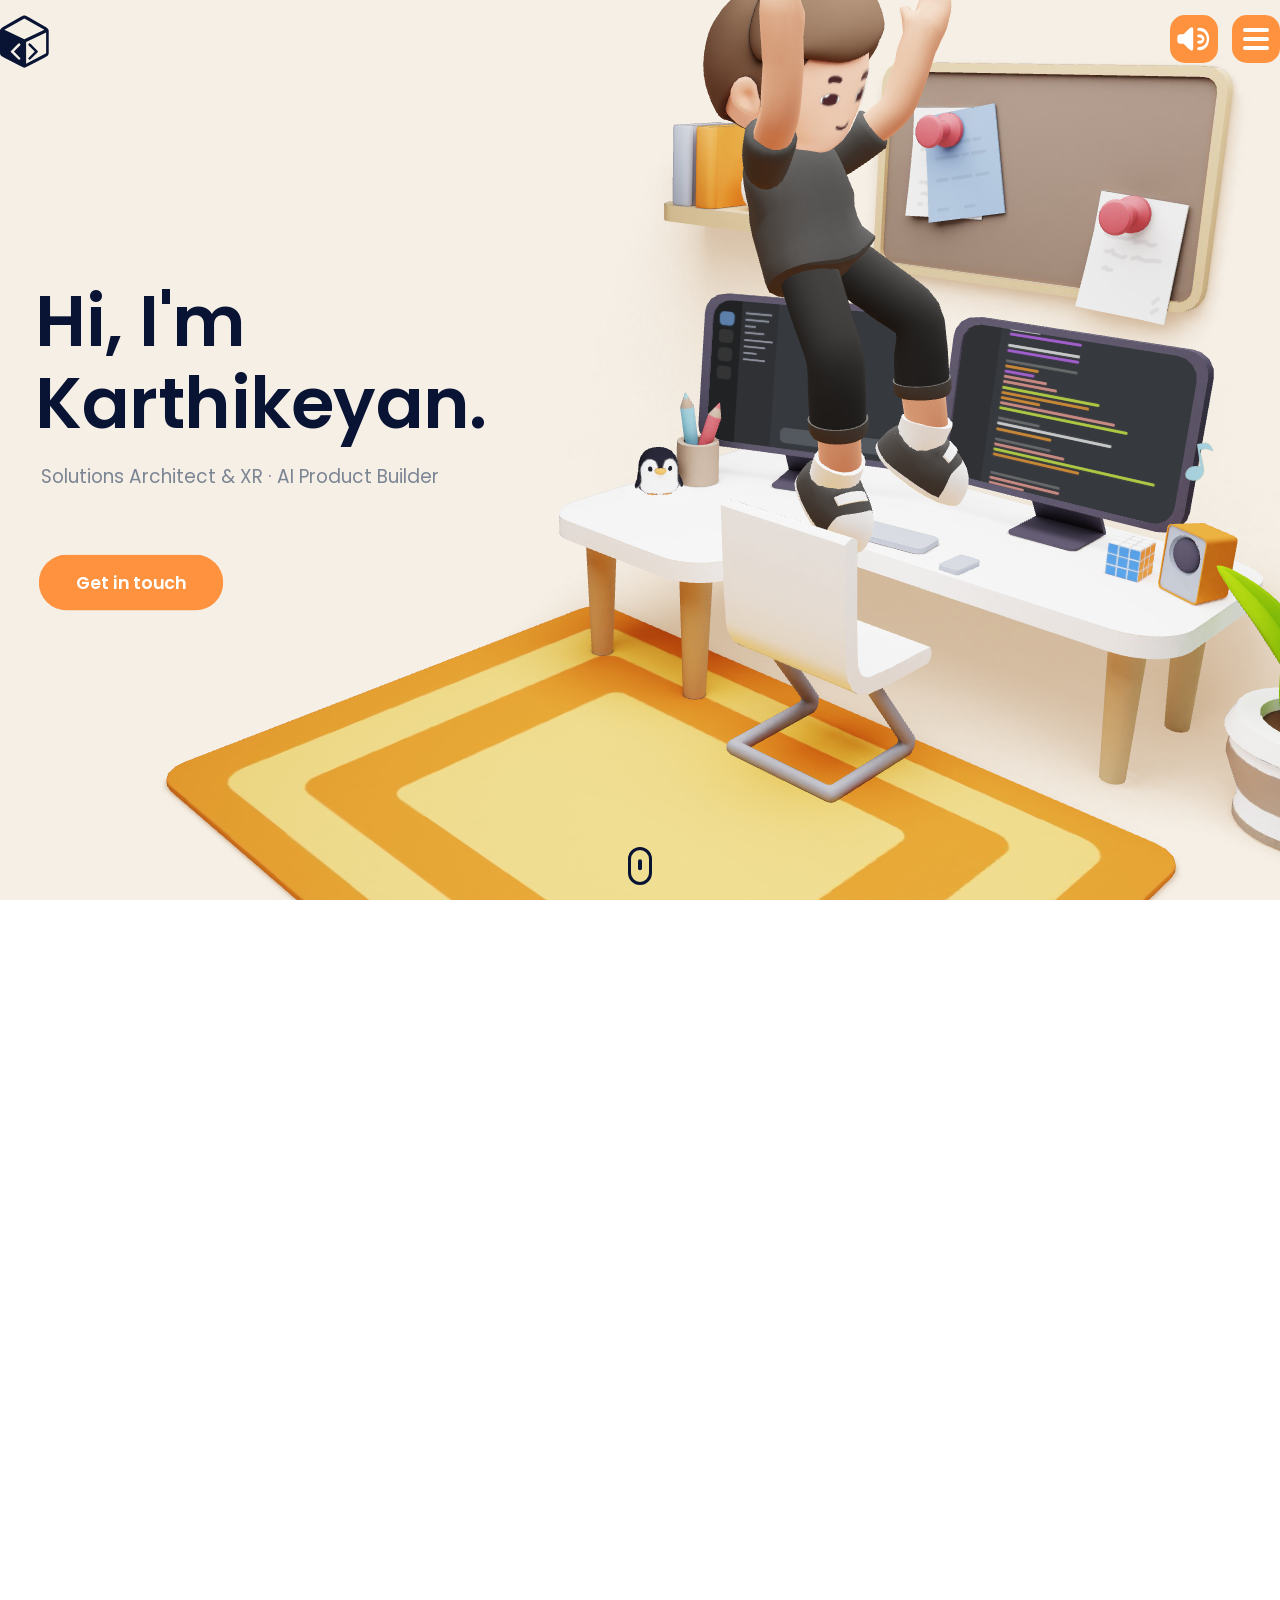
==== commit 6186395e: "new push" ====
--- a/index.html
+++ b/index.html
@@ -42,6 +42,7 @@
     <meta http-equiv="X-UA-Compatible" content="IE=edge">
     <meta name="viewport" content="width=device-width, initial-scale=1.0">
     <link rel="shortcut icon" type="image/x-icon" href="/head/favicon.ico">
+    <script>/* Always start with sound enabled — clear any stored mute preference */localStorage.removeItem('soundActive');</script>
     <script type="module" crossorigin src="/index.js"></script>
     <link rel="stylesheet" href="/index.css">
     <link rel="stylesheet" href="https://cdnjs.cloudflare.com/ajax/libs/font-awesome/5.15.4/css/all.min.css">
@@ -208,9 +209,41 @@
 }
 
 @media (max-width: 640px) {
-    #experience-timeline::before { left: 80px; }
-    .exp-entry { grid-template-columns: 64px 32px 1fr; }
-    .exp-period { font-size: 9px; padding-right: 8px; }
+    /* line lives at center of dot column: 20px padding + 80px period + 14px = 114px */
+    #experience-timeline::before { left: 114px; }
+    .exp-entry { grid-template-columns: 80px 28px 1fr; }
+    .exp-period { font-size: 9.5px; padding-right: 8px; white-space: normal; line-height: 1.3; }
+}
+@media (max-width: 480px) {
+    /* Fully stacked: period above card, no horizontal grid */
+    #experience-timeline { padding-left: 0; }
+    #experience-timeline::before { display: none; }
+    .exp-entry {
+        display: flex;
+        flex-direction: column;
+        gap: 6px;
+        margin-bottom: 20px;
+        padding-left: 14px;
+        border-left: 3px solid rgba(0,183,255,0.35);
+    }
+    .exp-current.exp-entry { border-left-color: rgba(255,146,62,0.55); }
+    .exp-period {
+        font-size: 10px;
+        text-align: left;
+        padding: 0;
+        padding-top: 0;
+        white-space: normal;
+        line-height: 1.4;
+    }
+    .exp-dot { display: none; }
+    .exp-card {
+        margin-left: 0;
+        width: 100%;
+        box-sizing: border-box;
+    }
+    .exp-title { font-size: 13.5px; }
+    .exp-org  { font-size: 11px; }
+    .exp-desc { font-size: 11.5px; }
 }
 </style>
 
@@ -678,7 +711,7 @@
         </section>
 
         <!--Experience Container-->
-        <section id="experience-section" class="content-width column">
+        <section id="experience-section" class="content-width column rv-section">
             <div class="column" id="experience-header-container">
                 <div class="section-subheader-container rv-up">
                     <hr>
@@ -698,7 +731,7 @@
                         <span class="exp-badge exp-badge-current">&#9679; CURRENT</span>
                         <h3 class="exp-title">Solutions Architect &amp; Project Manager</h3>
                         <div class="exp-org">Next XR Group <span class="exp-orgsub">(formerly VR AR Solutions Australia)</span></div>
-                        <p class="exp-desc">Owned technical program roadmap for 5+ concurrent enterprise product lines. Designed cloud architecture standards on AWS Lambda, ECS, API Gateway; multi-cloud across AWS, Azure, GCP. Established AI governance guardrails and IAM standards (OAut                        <p class="exp-desc">Owned technical program roadmap for 5+ concurrent enterprise product lines. Designed cloud architecture standards on AWS Lambda, ECS, API Gateway; multi-cloud across AWS, Azure, GCP. Established AI governance guardrails and IAM standards (OAuth 2.0, SAML SSO). Reduced rework 20% via API fabric standards.</p>
+                        <p class="exp-desc">Owned technical program roadmap for 5+ concurrent enterprise product lines. Designed cloud architecture standards on AWS Lambda, ECS, API Gateway; multi-cloud across AWS, Azure, GCP. Established AI governance guardrails and IAM standards (OAuth 2.0, SAML SSO). Reduced rework 20% via API fabric standards.</p>
                         <div class="exp-tags">
                             <span class="exp-tag">Solution Architecture</span>
                             <span class="exp-tag">AWS</span>
@@ -904,7 +937,7 @@
                 <!-- Photo panel -->
                 <div id="contact-photo-panel" class="rv-up">
                     <div id="contact-photo-frame">
-                        <img id="contact-photo-img" src="/images/karthikeyan.jpg" alt="Karthikeyan V" />
+                        <img id="contact-photo-img" src="/skills-profile-picture.png" alt="Karthikeyan V" />
                     </div>
                     <div id="contact-photo-caption">
                         <span id="contact-photo-name">Karthikeyan V</span>
@@ -1132,11 +1165,16 @@
         document.querySelectorAll('.rv-up,.rv-left,.rv-right,.rv-fade,.skc').forEach(function(el){
           revIO.observe(el);
         });
-        // Section-level observer for stagger children
+        // Section-level observer — reveals section + staggers child cards/entries
         var secIO=new IntersectionObserver(function(es){
           es.forEach(function(e){
             if(e.isIntersecting){
               e.target.classList.add('rv-in');
+              // Stagger individual cards and timeline entries
+              var kids=e.target.querySelectorAll('.proj-card,.cert-card,.skc,.exp-entry,.experience-entry');
+              kids.forEach(function(k,i){
+                setTimeout(function(){ k.classList.add('rv-in'); }, i*70);
+              });
               secIO.unobserve(e.target);
             }
           });
--- a/index.css
+++ b/index.css
@@ -1682,3 +1682,203 @@
     transform: translateY(-5px);
     box-shadow: 0 12px 36px rgba(0,0,0,.13);
 }
+
+/* ═══════════════════════════════════════════════════════════════════
+   CANVAS BLEED FIX — root cause:
+   #overlay-container has .content-width → width capped at calc(100% - 60px).
+   All inner sections ALSO have .content-width → backgrounds never reach viewport
+   edges → 3-D canvas bleeds through the ~30 px gaps on each side.
+   FIX: make overlay-container 100% wide; then each full-bleed section too.
+   Hero/about keep their own .content-width → remain correctly constrained.
+   ═══════════════════════════════════════════════════════════════════ */
+
+#overlay-container {
+    width: 100% !important;
+    max-width: 100% !important;
+}
+
+#projects-section,
+#certifications-section,
+#skills-section,
+#contact-section,
+#experience-section {
+    width: 100% !important;
+    max-width: 100% !important;
+    box-sizing: border-box !important;
+}
+
+/* ── Experience section had NO background → canvas showed through → text unreadable ── */
+#experience-section {
+    padding: 80px 40px 100px !important;
+    background: #f0f4ff !important;
+    position: relative;
+    z-index: 1;
+}
+
+/* Centre inner experience content, cap at 1200px */
+#experience-header-container {
+    max-width: 1200px;
+    margin-left: auto !important;
+    margin-right: auto !important;
+}
+#experience-timeline {
+    max-width: 1200px;
+    margin-left: auto !important;
+    margin-right: auto !important;
+}
+
+/* ── Experience entries scroll-reveal (both class names for safety) ── */
+.experience-entry,
+.exp-entry {
+    opacity: 0;
+    transform: translateX(-20px);
+    transition: opacity .65s cubic-bezier(.22,.68,0,1.2),
+                transform .65s cubic-bezier(.22,.68,0,1.2);
+}
+.experience-entry.rv-in,
+.exp-entry.rv-in {
+    opacity: 1 !important;
+    transform: none !important;
+}
+
+@media (max-width: 768px) {
+    #experience-section { padding: 60px 20px 80px !important; }
+    #experience-header-container,
+    #experience-timeline { max-width: 100%; }
+}
+@media (max-width: 480px) {
+    #experience-section { padding: 48px 16px 64px !important; }
+}
+
+/* ═══════════════════════════════════════════════════════════════════
+   CONTACT PHOTO — use same avatar as about section
+   ═══════════════════════════════════════════════════════════════════ */
+
+/* Frame: dark navy to match the sci-fi about-section card */
+#contact-photo-frame {
+    background: linear-gradient(155deg, #0d1f4a 0%, #091434 100%) !important;
+    border: 2px solid rgba(0,183,255,.35) !important;
+    box-shadow: 0 0 0 1px rgba(0,183,255,.12),
+                0 16px 48px rgba(9,20,52,.28) !important;
+}
+
+/* Avatar: contain (don't crop) + push face to upper portion */
+#contact-photo-img {
+    object-fit: contain !important;
+    object-position: center 10% !important;
+    padding: 8px 8px 0 !important;
+    box-sizing: border-box !important;
+}
+
+/* ═══════════════════════════════════════════════════════════════════
+   CONTACT SECTION — mobile scaling fixes
+   ═══════════════════════════════════════════════════════════════════ */
+
+/* Tablet (≤ 900px) */
+@media (max-width: 900px) {
+    #contact-section {
+        padding: 60px 24px 80px !important;
+        margin-bottom: 0 !important;
+        min-height: unset !important;
+        align-items: center !important;
+        justify-content: flex-start !important;
+    }
+    #contact-body-row {
+        flex-direction: column !important;
+        align-items: center !important;
+        gap: 32px !important;
+        width: 100% !important;
+        max-width: 540px !important;
+        margin: 28px auto 0 !important;
+    }
+    #contact-photo-panel {
+        width: 100% !important;
+        max-width: 220px !important;
+    }
+    #contact-photo-frame {
+        width: 180px !important;
+        height: 220px !important;
+        margin: 0 auto !important;
+    }
+    #contact-container {
+        width: 100% !important;
+        max-width: 100% !important;
+        height: auto !important;
+        max-height: none !important;
+    }
+    #contact-header-container {
+        text-align: left !important;
+        width: 100% !important;
+        max-width: 540px !important;
+        margin: 0 auto !important;
+    }
+}
+
+/* Mobile (≤ 540px) */
+@media (max-width: 540px) {
+    #contact-section {
+        padding: 48px 16px 64px !important;
+    }
+    #contact-body-row {
+        gap: 24px !important;
+        max-width: 100% !important;
+    }
+    #contact-photo-panel {
+        max-width: 160px !important;
+    }
+    #contact-photo-frame {
+        width: 150px !important;
+        height: 190px !important;
+    }
+    #contact-photo-name  { font-size: .95rem !important; }
+    #contact-photo-role  { font-size: .68rem !important; }
+    #contact-photo-loc   { font-size: .66rem !important; }
+    #contact-container {
+        padding: 8px !important;
+        height: auto !important;
+    }
+    #contact-name-input,
+    #contact-email-input { padding: 4px 0 !important; }
+}
+
+/* ── Experience card opacity fix (light section bg) ─── */
+/* Cards were designed for dark canvas; section bg is now #f0f4ff */
+.exp-card {
+    background: rgba(9, 20, 52, 0.92) !important;
+}
+.exp-current .exp-card {
+    background: rgba(9, 20, 52, 0.88) !important;
+    border-color: rgba(255, 146, 62, 0.4) !important;
+}
+.exp-title {
+    color: #e8eaf6 !important;
+}
+.exp-org {
+    color: #00b7ff !important;
+}
+
+/* ── Experience mobile period label fix ─────────────── */
+/* Ensures period text never overlaps the dot/line at 480-640px */
+@media (max-width: 640px) {
+    .exp-period {
+        padding-top: 12px !important;
+        font-size: 9.5px !important;
+    }
+}
+
+/* ── Stacked experience layout < 480px ─────────────── */
+@media (max-width: 480px) {
+    #experience-section {
+        padding: 40px 12px 60px !important;
+    }
+    .exp-card {
+        padding: 12px 14px 12px !important;
+    }
+    .exp-tags {
+        gap: 4px !important;
+    }
+    .exp-tag {
+        font-size: 9px !important;
+        padding: 2px 6px !important;
+    }
+}
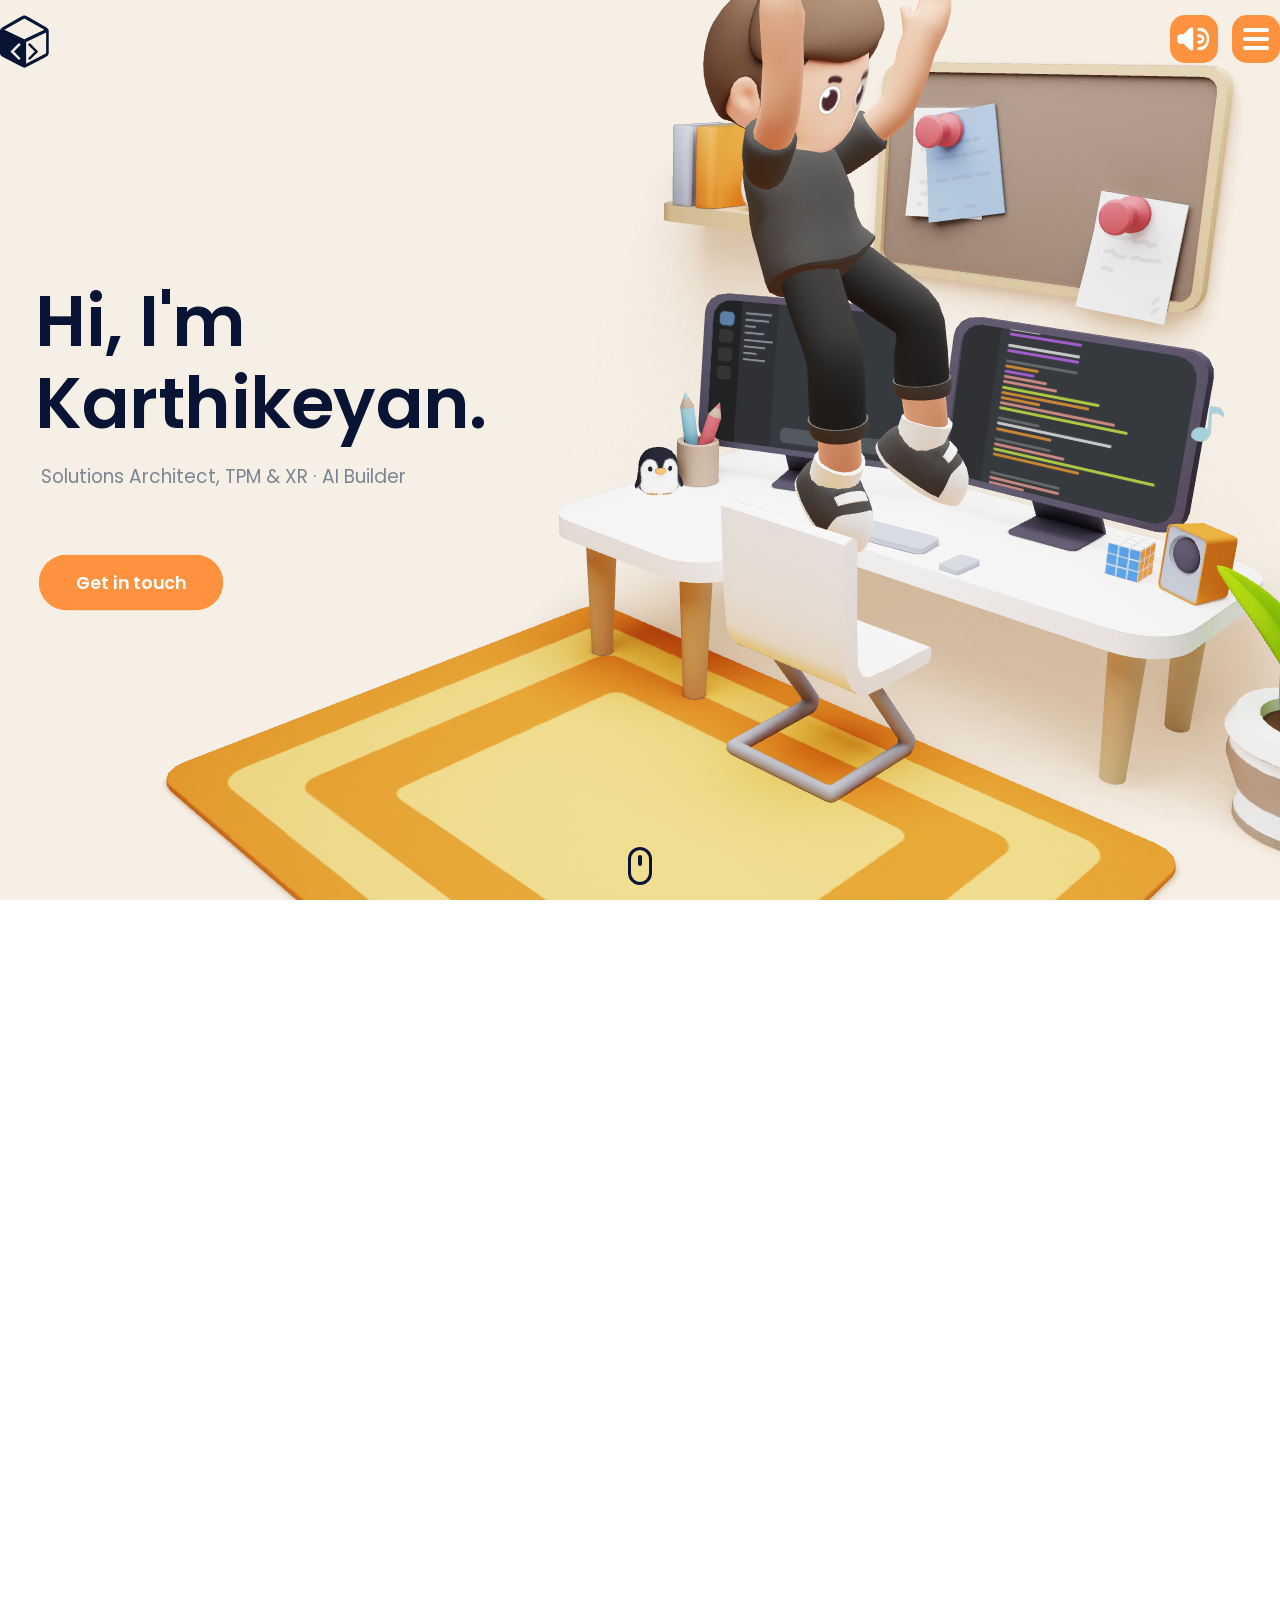
==== commit 3a887a54: "TMP" ====
--- a/index.html
+++ b/index.html
@@ -410,7 +410,7 @@
                 <text class="landing-headline" y="60" x="5">Hi, I'm</text>
                 <text class="landing-headline" y="135" x="5">Karthikeyan.</text>
                 <text class="landing-subheading" x="10" y="185">
-                    Solutions Architect &amp; XR · AI Product Builder
+                    Solutions Architect, TPM &amp; XR · AI Builder
                 </text>
 
                 <foreignObject x="8" y="250" height="100" width="300" requiredExtensions="http://www.w3.org/1999/xhtml">
@@ -941,7 +941,7 @@
                     </div>
                     <div id="contact-photo-caption">
                         <span id="contact-photo-name">Karthikeyan V</span>
-                        <span id="contact-photo-role">Solutions Architect &amp; XR · AI Builder</span>
+                        <span id="contact-photo-role">Solutions Architect, TPM &amp; XR · AI Builder</span>
                         <span id="contact-photo-loc">📍 Chennai, India</span>
                     </div>
                 </div>
